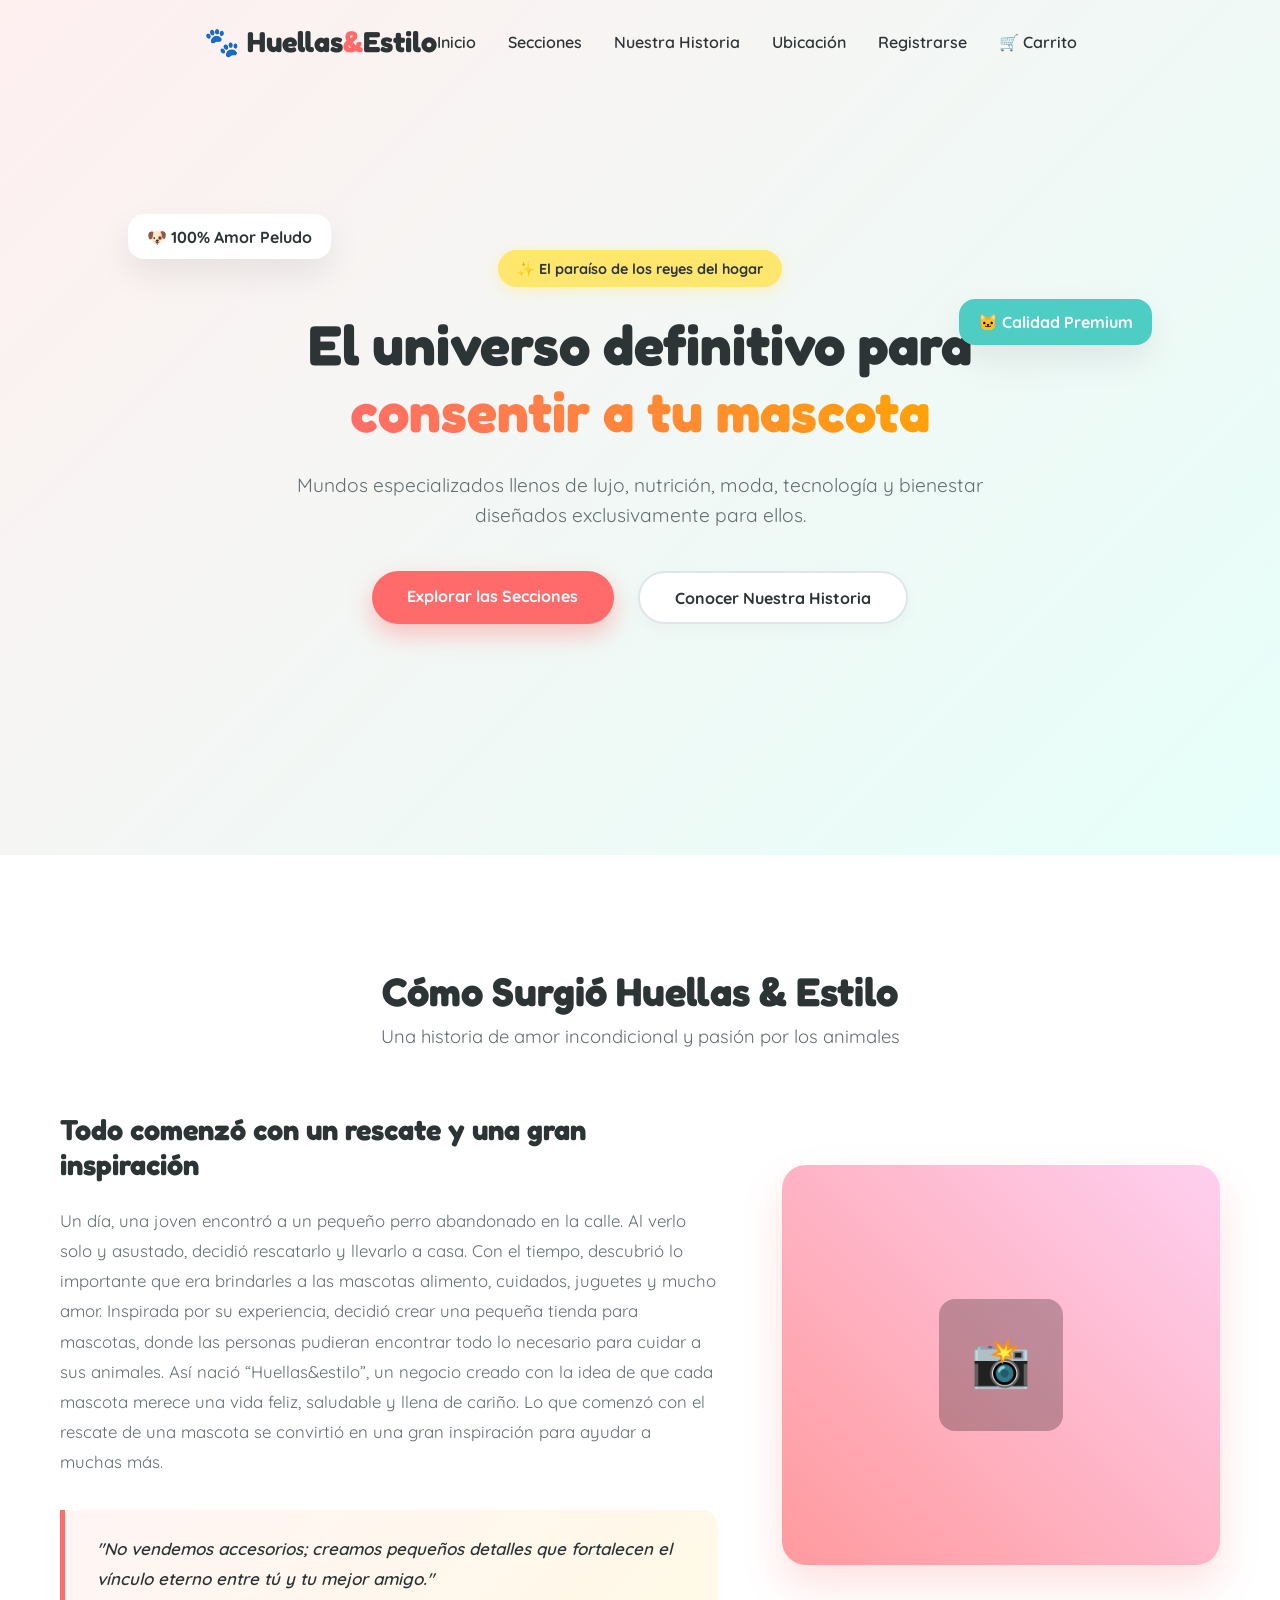
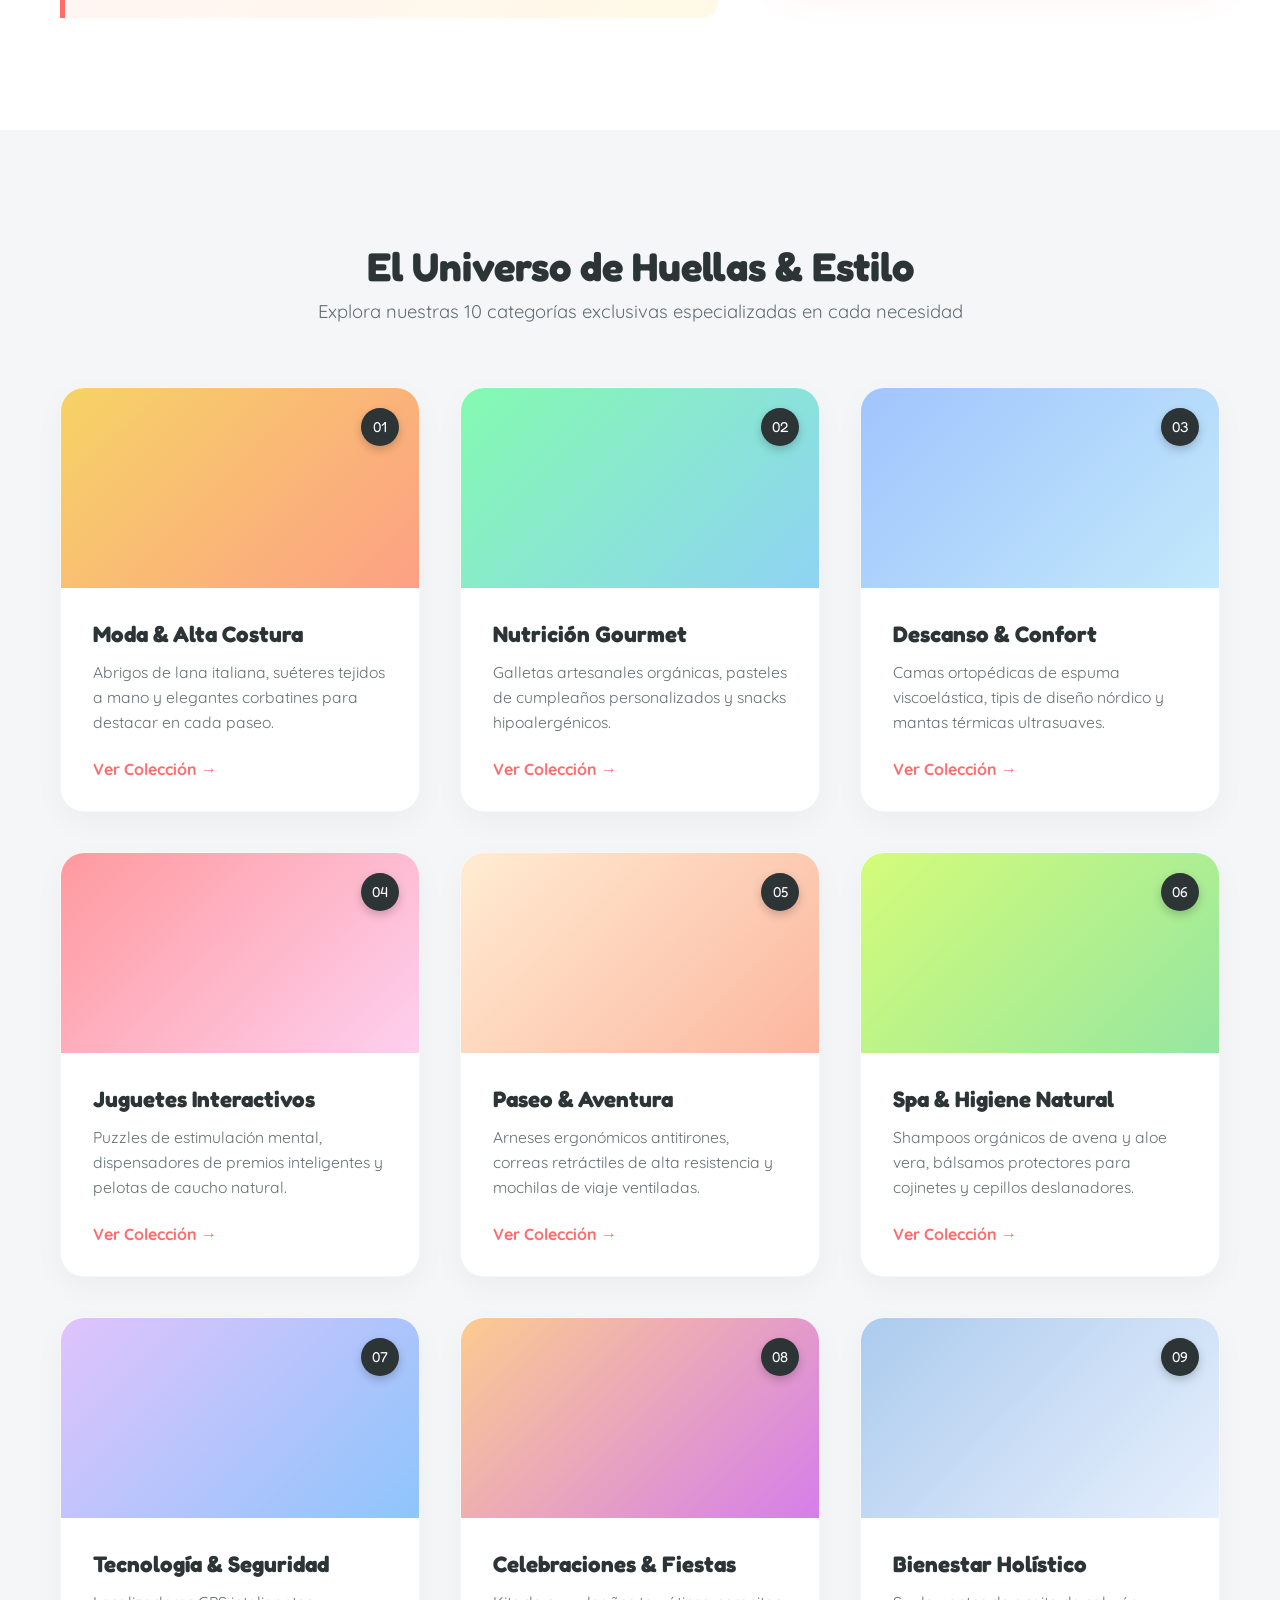
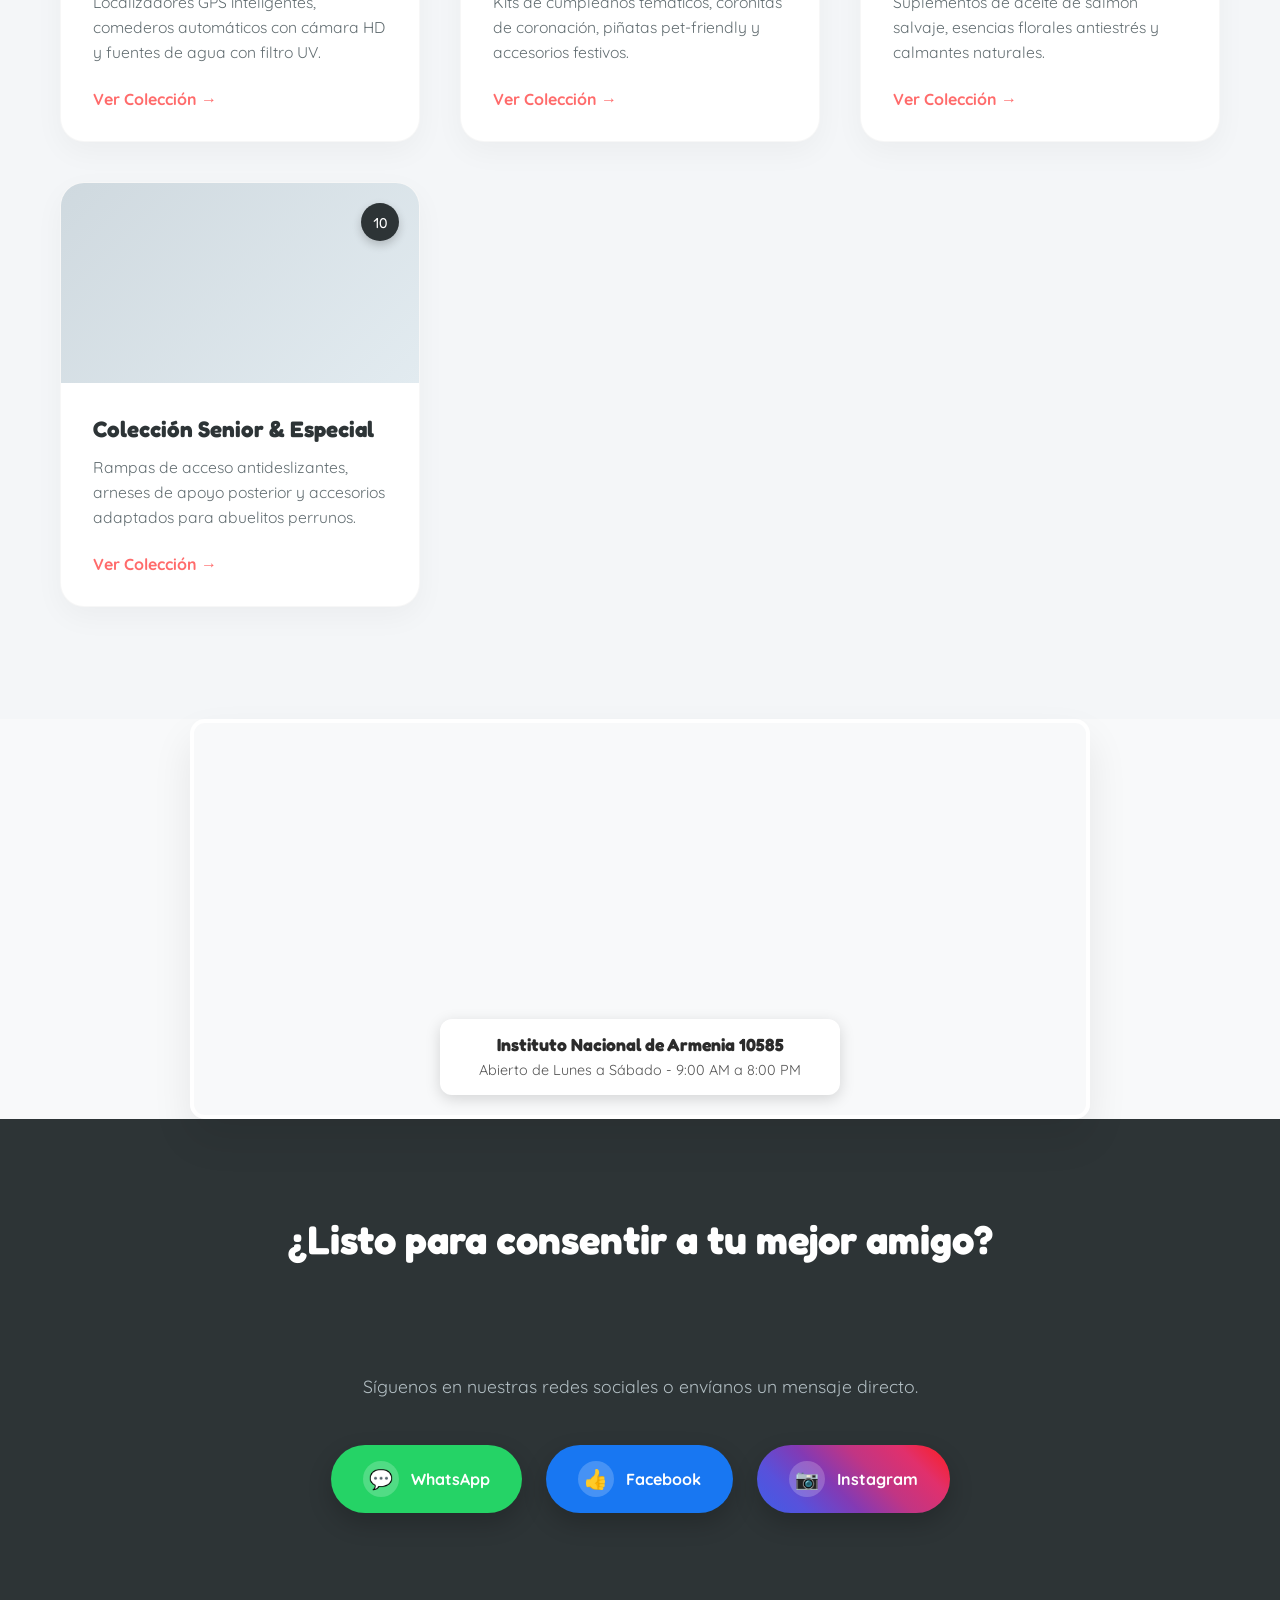
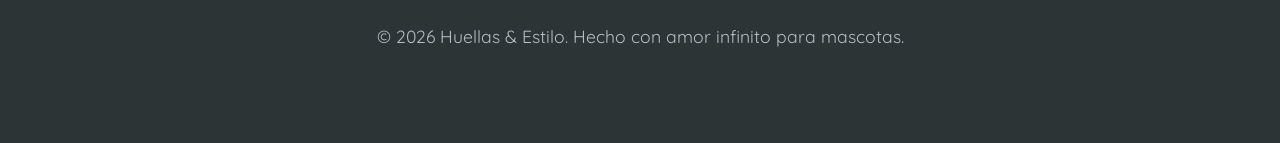
==== index.html @ 6966a421 "Agrego nuevos cambios" ====
<!DOCTYPE html>
<html lang="es">
<head>
</a>
    <meta charset="UTF-8">
    <meta name="viewport" content="width=device-width, initial-scale=1.0">
    <title>Huellas & Estilo | Universo Exclusivo para Mascotas</title>
    <link rel="icon" type="image/png" href="huellitas.jpg">
    <link rel="stylesheet" href="style.css">
    <link rel="preconnect" href="https://fonts.googleapis.com">
    <link rel="preconnect" href="https://fonts.gstatic.com" crossorigin>
    <link href="https://fonts.googleapis.com/css2?family=Fredoka:wght@400;600;700&family=Quicksand:wght@400;500;600;700&display=swap" rel="stylesheet">
</head>
<body>

    <!-- HERO SECTION & NAVIGATION -->
    <header class="hero" id="inicio">
        <nav class="navbar">
            <div class="logo">🐾 Huellas<span>&</span>Estilo</div>
            <ul class="nav-links">
                <li><a href="index.html#inicio">Inicio</a></li>
                <li><a href="index.html#universo">Secciones</a></li>
                <li><a href="index.html#historia">Nuestra Historia</a></li>
                <li><a href="index.html#ubicacion">Ubicación</a></li>
                <li><a href="registro.html">Registrarse</a></li>
                <li><a href="carrito.html">🛒 Carrito</a></li>
            </ul>
        </nav>
        <div class="hero-content">
            <span class="badge">✨ El paraíso de los reyes del hogar</span>
            <h1>El universo definitivo para <span class="gradient-text">consentir a tu mascota</span></h1>
            <p>Mundos especializados llenos de lujo, nutrición, moda, tecnología y bienestar diseñados exclusivamente para ellos.</p>
            <div class="hero-buttons">
                <a href="#universo" class="btn primary-btn">Explorar las Secciones</a>
                <a href="#historia" class="btn secondary-btn">Conocer Nuestra Historia</a>
            </div>
        </div>

        <div class="hero-decoration">
            <div class="floating-badge fb1">🐶 100% Amor Peludo</div>
            <div class="floating-badge fb2">🐱 Calidad Premium</div>
        </div>
    </header>

    <!-- HISTORIA -->
    <section class="story-section" id="historia">
        <div class="container">
            <div class="section-title">
                <h2>Cómo Surgió Huellas & Estilo</h2>
                <p>Una historia de amor incondicional y pasión por los animales</p>
            </div>
            <div class="story-grid">
                <div class="story-text">
                    <h3>Todo comenzó con un rescate y una gran inspiración</h3>
                    <p>Un día, una joven encontró a un pequeño perro abandonado en la calle. Al verlo solo y asustado, decidió rescatarlo y llevarlo a casa. Con el tiempo, descubrió lo importante que era brindarles a las mascotas alimento, cuidados, juguetes y mucho amor.
Inspirada por su experiencia, decidió crear una pequeña tienda para mascotas, donde las personas pudieran encontrar todo lo necesario para cuidar a sus animales. Así nació “Huellas&estilo”, un negocio creado con la idea de que cada mascota merece una vida feliz, saludable y llena de cariño.
Lo que comenzó con el rescate de una mascota se convirtió en una gran inspiración para ayudar a muchas más.</p>
                    <div class="quote-box">
                        <p>"No vendemos accesorios; creamos pequeños detalles que fortalecen el vínculo eterno entre tú y tu mejor amigo."</p>
                    </div>
                </div>
                <div class="story-image-container">
                    <div class="story-img-placeholder">
                        <span class="img-icon">📸</span>
                    </div>
                </div>
            </div>
        </div>
    </section>

    <!-- UNIVERSO DE LAS 10 SECCIONES CON ENLACES INDIVIDUALES -->
    <section class="universe-section" id="universo">
        <div class="container">
            <div class="section-title">
                <h2>El Universo de Huellas & Estilo</h2>
                <p>Explora nuestras 10 categorías exclusivas especializadas en cada necesidad</p>
            </div>

            <div class="universe-grid">
                <!-- 1. Moda y Alta Costura -->
                <div class="universe-card">
                    <div class="card-badge">01</div>
                    <div class="card-image m-moda"></div>
                    <div class="card-content">
                        <h3>Moda & Alta Costura</h3>
                        <p>Abrigos de lana italiana, suéteres tejidos a mano y elegantes corbatines para destacar en cada paseo.</p>
                        <a href="productos/seccion1.html" class="card-link">Ver Colección →</a>
                    </div>
                </div>

                <!-- 2. Nutrición Gourmet -->
                <div class="universe-card">
                    <div class="card-badge">02</div>
                    <div class="card-image m-nutricion"></div>
                    <div class="card-content">
                        <h3>Nutrición Gourmet</h3>
                        <p>Galletas artesanales orgánicas, pasteles de cumpleaños personalizados y snacks hipoalergénicos.</p>
                        <a href="productos/seccion2.html" class="card-link">Ver Colección →</a>
                    </div>
                </div>

                <!-- 3. Descanso y Confort -->
                <div class="universe-card">
                    <div class="card-badge">03</div>
                    <div class="card-image m-descanso"></div>
                    <div class="card-content">
                        <h3>Descanso & Confort</h3>
                        <p>Camas ortopédicas de espuma viscoelástica, tipis de diseño nórdico y mantas térmicas ultrasuaves.</p>
                        <a href="productos/seccion3.html" class="card-link">Ver Colección →</a>
                    </div>
                </div>

                <!-- 4. Juguetes Interactivos -->
                <div class="universe-card">
                    <div class="card-badge">04</div>
                    <div class="card-image m-juguetes"></div>
                    <div class="card-content">
                        <h3>Juguetes Interactivos</h3>
                        <p>Puzzles de estimulación mental, dispensadores de premios inteligentes y pelotas de caucho natural.</p>
                        <a href="productos/seccion4.html" class="card-link">Ver Colección →</a>
                    </div>
                </div>

                <!-- 5. Paseo y Aventura -->
                <div class="universe-card">
                    <div class="card-badge">05</div>
                    <div class="card-image m-paseo"></div>
                    <div class="card-content">
                        <h3>Paseo & Aventura</h3>
                        <p>Arneses ergonómicos antitirones, correas retráctiles de alta resistencia y mochilas de viaje ventiladas.</p>
                        <a href="productos/seccion5.html" class="card-link">Ver Colección →</a>
                    </div>
                </div>

                <!-- 6. Spa e Higiene Natural -->
                <div class="universe-card">
                    <div class="card-badge">06</div>
                    <div class="card-image m-spa"></div>
                    <div class="card-content">
                        <h3>Spa & Higiene Natural</h3>
                        <p>Shampoos orgánicos de avena y aloe vera, bálsamos protectores para cojinetes y cepillos deslanadores.</p>
                        <a href="productos/seccion6.html" class="card-link">Ver Colección →</a>
                    </div>
                </div>

                <!-- 7. Tecnología y Seguridad -->
                <div class="universe-card">
                    <div class="card-badge">07</div>
                    <div class="card-image m-tech"></div>
                    <div class="card-content">
                        <h3>Tecnología & Seguridad</h3>
                        <p>Localizadores GPS inteligentes, comederos automáticos con cámara HD y fuentes de agua con filtro UV.</p>
                        <a href="productos/seccion7.html" class="card-link">Ver Colección →</a>
                    </div>
                </div>

                <!-- 8. Celebraciones y Fiestas -->
                <div class="universe-card">
                    <div class="card-badge">08</div>
                    <div class="card-image m-fiesta"></div>
                    <div class="card-content">
                        <h3>Celebraciones & Fiestas</h3>
                        <p>Kits de cumpleaños temáticos, coronitas de coronación, piñatas pet-friendly y accesorios festivos.</p>
                        <a href="productos/seccion8.html" class="card-link">Ver Colección →</a>
                    </div>
                </div>

                <!-- 9. Bienestar Holístico -->
                <div class="universe-card">
                    <div class="card-badge">09</div>
                    <div class="card-image m-bienestar"></div>
                    <div class="card-content">
                        <h3>Bienestar Holístico</h3>
                        <p>Suplementos de aceite de salmón salvaje, esencias florales antiestrés y calmantes naturales.</p>
                        <a href="productos/seccion9.html" class="card-link">Ver Colección →</a>
                    </div>
                </div>

                <!-- 10. Colección Senior & Especial -->
                <div class="universe-card">
                    <div class="card-badge">10</div>
                    <div class="card-image m-senior"></div>
                    <div class="card-content">
                        <h3>Colección Senior & Especial</h3>
                        <p>Rampas de acceso antideslizantes, arneses de apoyo posterior y accesorios adaptados para abuelitos perrunos.</p>
                        <a href="productos/seccion10.html" class="card-link">Ver Colección →</a>
                    </div>
                </div>

            </div>
        </div>
    </section>
<div class="map-container-styled">
    <!-- Ubicacion-->
    <!-- Mapa interactivo de Google Maps -->
    <iframe 
        src="https://www.google.com/maps/embed?pb=!1m18!1m12!1m3!1d3875.5152211375726!2d-89.49849712585214!3d13.747774286643661!2m3!1f0!2f0!3f0!3m2!1i1024!2i768!4f13.1!3m3!1m2!1s0x8f62da6ba47be677%3A0xc214876d24f20dbd!2sInstituto%20Nacional%20de%20Armenia%2010585!5e0!3m2!1ses-419!2ssv!4v1787939467102!5m2!1ses-419!2ssv"
        width="100%" 
        height="100%" 
        style="border:0;" 
        allowfullscreen="" 
        loading="lazy" 
        referrerpolicy="no-referrer-when-downgrade">
    </iframe>

    <div class="map-info-box">
        <h4>Instituto Nacional de Armenia 10585</h4>
        <p>Abierto de Lunes a Sábado - 9:00 AM a 8:00 PM</p>
    </div>
</div>
    <!-- FOOTER -->
    <footer class="footer" id="contacto">
        <div class="container footer-content">
            <h2>¿Listo para consentir a tu mejor amigo?</h2>

<!-- FOOTER CON BOTONES DE REDES SOCIALES -->
<footer class="footer">
    <div class="container footer-content">
        <p>Síguenos en nuestras redes sociales o envíanos un mensaje directo.</p>
        
        <!-- BOTONES CON ICONOS/IMÁGENES -->
        <div class="social-image-buttons">
            <a href="https://wa.me/" target="_blank" class="social-img-btn whatsapp-btn">
                <div class="social-icon-wrapper">💬</div>
                <span>WhatsApp</span>
            </a>

            <a href="https://facebook.com/" target="_blank" class="social-img-btn facebook-btn">
                <div class="social-icon-wrapper">👍</div>
                <span>Facebook</span>
            </a>

            <a href="https://instagram.com/" target="_blank" class="social-img-btn instagram-btn">
                <div class="social-icon-wrapper">📷</div>
                <span>Instagram</span>
            </a>
        </div>
    </div>
</footer>
            <p>&copy; 2026 Huellas & Estilo. Hecho con amor infinito para mascotas.</p>
        </div>
    </footer>

</body>
</html>
---- style.css ----
/* RESET & VARIABLES */
:root {
    --primary: #FF6B6B;
    --primary-dark: #ee5253;
    --secondary: #4ECDC4;
    --secondary-dark: #3bc9be;
    --accent: #FFE66D;
    --dark: #2D3436;
    --light: #F8F9FA;
    --white: #FFFFFF;
    --font-heading: 'Fredoka', cursive, sans-serif;
    --font-body: 'Quicksand', sans-serif;
}

* {
    margin: 0;
    padding: 0;
    box-sizing: border-box;
    scroll-behavior: smooth;
}

body {
    font-family: var(--font-body);
    background-color: var(--light);
    color: var(--dark);
    overflow-x: hidden;
}

.container {
    max-width: 1200px;
    margin: 0 auto;
    padding: 0 20px;
}

/* NAVBAR */
.navbar {
    display: flex;
    justify-content: space-between;
    align-items: center;
    max-width: 1200px;
    margin: 0 auto;
    padding: 1.5rem 20px;
}

.logo {
    font-family: var(--font-heading);
    font-size: 1.8rem;
    font-weight: 700;
    color: var(--dark);
}

.logo span {
    color: var(--primary);
}

.nav-links {
    list-style: none;
    display: flex;
    gap: 2rem;
}

.nav-links a {
    text-decoration: none;
    color: var(--dark);
    font-weight: 600;
    transition: color 0.3s ease;
}

.nav-links a:hover {
    color: var(--primary);
}

@media(max-width: 900px) {
    .nav-links {
        display: none;
    }
}

/* HERO SECTION */
.hero {
    position: relative;
    min-height: 95vh;
    background: linear-gradient(135deg, #FFF0F0 0%, #E6FFFA 100%);
    display: flex;
    flex-direction: column;
    justify-content: space-between;
    overflow: hidden;
}

.hero-content {
    max-width: 800px;
    margin: auto;
    text-align: center;
    padding: 2rem 20px 6rem;
    animation: fadeInDown 1.2s ease-out;
}

.badge {
    background-color: var(--accent);
    padding: 0.6rem 1.2rem;
    border-radius: 50px;
    font-weight: 700;
    font-size: 0.9rem;
    display: inline-block;
    margin-bottom: 1.5rem;
    box-shadow: 0 4px 15px rgba(255, 230, 109, 0.4);
    animation: bounce 2s infinite ease-in-out;
}

.hero-content h1 {
    font-family: var(--font-heading);
    font-size: 3.5rem;
    line-height: 1.2;
    margin-bottom: 1.5rem;
    color: var(--dark);
}

.gradient-text {
    background: linear-gradient(45deg, var(--primary), #ffa502);
    -webkit-background-clip: text;
    -webkit-text-fill-color: transparent;
}

.hero-content p {
    font-size: 1.2rem;
    color: #636e72;
    margin-bottom: 2.5rem;
    line-height: 1.6;
}

.hero-buttons {
    display: flex;
    justify-content: center;
    gap: 1.5rem;
    flex-wrap: wrap;
}

.btn {
    padding: 0.9rem 2.2rem;
    border-radius: 50px;
    font-weight: 700;
    text-decoration: none;
    transition: all 0.3s cubic-bezier(0.175, 0.885, 0.32, 1.275);
}

.primary-btn {
    background-color: var(--primary);
    color: var(--white);
    box-shadow: 0 10px 25px rgba(255, 107, 107, 0.4);
}

.primary-btn:hover {
    transform: translateY(-5px) scale(1.03);
    box-shadow: 0 15px 30px rgba(255, 107, 107, 0.6);
    background-color: var(--primary-dark);
}

.secondary-btn {
    background-color: var(--white);
    color: var(--dark);
    border: 2px solid #dfe6e9;
    box-shadow: 0 5px 15px rgba(0,0,0,0.03);
}

.secondary-btn:hover {
    transform: translateY(-5px) scale(1.03);
    border-color: var(--secondary);
    color: var(--secondary);
}

/* HERO DECORATION FLOATING BADGES */
.hero-decoration {
    position: absolute;
    width: 100%;
    height: 100%;
    top: 0;
    left: 0;
    pointer-events: none;
}

.floating-badge {
    position: absolute;
    background: var(--white);
    padding: 0.8rem 1.2rem;
    border-radius: 16px;
    font-weight: 700;
    box-shadow: 0 15px 35px rgba(0,0,0,0.08);
    animation: float 4s ease-in-out infinite;
}

.fb1 { top: 25%; left: 10%; animation-delay: 0s; }
.fb2 { top: 35%; right: 10%; animation-delay: 2s; background: var(--secondary); color: var(--white); }

@keyframes float {
    0%, 100% { transform: translateY(0); }
    50% { transform: translateY(-12px); }
}

@keyframes bounce {
    0%, 100% { transform: translateY(0); }
    50% { transform: translateY(-6px); }
}

@keyframes fadeInDown {
    from { opacity: 0; transform: translateY(-30px); }
    to { opacity: 1; transform: translateY(0); }
}

/* SECTION TITLES */
.section-title {
    text-align: center;
    margin-bottom: 4rem;
}

.section-title h2 {
    font-family: var(--font-heading);
    font-size: 2.5rem;
    margin-bottom: 0.6rem;
    color: var(--dark);
}

.section-title p {
    color: #636e72;
    font-size: 1.15rem;
}

/* OUR STORY SECTION */
.story-section {
    padding: 7rem 0;
    background-color: var(--white);
}

.story-grid {
    display: grid;
    grid-template-columns: 1.2fr 0.8fr;
    gap: 4rem;
    align-items: center;
}

@media(max-width: 900px) {
    .story-grid {
        grid-template-columns: 1fr;
    }
}

.story-text h3 {
    font-family: var(--font-heading);
    font-size: 1.8rem;
    margin-bottom: 1.5rem;
    color: var(--dark);
}

.story-text p {
    font-size: 1.05rem;
    color: #636e72;
    line-height: 1.8;
    margin-bottom: 1.2rem;
}

.quote-box {
    margin-top: 2rem;
    padding: 1.5rem 2rem;
    background: linear-gradient(135deg, #FFF5F5 0%, #FFF9E6 100%);
    border-left: 5px solid var(--primary);
    border-radius: 0 16px 16px 0;
}

.quote-box p {
    font-style: italic;
    font-weight: 600;
    color: var(--dark);
    margin: 0;
}

.story-image-container {
    width: 100%;
    height: 400px;
    background: linear-gradient(45deg, #ff9a9e 0%, #fecfef 99%);
    border-radius: 24px;
    display: flex;
    align-items: center;
    justify-content: center;
    box-shadow: 0 20px 40px rgba(255, 107, 107, 0.2);
    position: relative;
    overflow: hidden;
    transition: transform 0.5s ease;
}

.story-image-container:hover {
    transform: scale(1.02);
}

.story-img-placeholder {
    text-align: center;
    color: var(--white);
    background: rgba(0, 0, 0, 0.25);
    padding: 2rem;
    border-radius: 16px;
    backdrop-filter: blur(5px);
}

.story-img-placeholder .img-icon {
    font-size: 3rem;
    display: block;
    margin-bottom: 0.5rem;
}

.story-img-placeholder p {
    font-weight: 700;
    font-size: 1.1rem;
}

/* UNIVERSE SECTION (10 SECCIONES) */
.universe-section {
    padding: 7rem 0;
    background-color: #F4F6F8;
}

.universe-grid {
    display: grid;
    grid-template-columns: repeat(auto-fit, minmax(320px, 1fr));
    gap: 2.5rem;
}

.universe-card {
    background: var(--white);
    border-radius: 24px;
    overflow: hidden;
    position: relative;
    box-shadow: 0 10px 30px rgba(0,0,0,0.04);
    transition: all 0.4s cubic-bezier(0.165, 0.84, 0.44, 1);
    border: 1px solid rgba(0,0,0,0.03);
}

.universe-card:hover {
    transform: translateY(-10px);
    box-shadow: 0 20px 40px rgba(0,0,0,0.08);
}

.card-badge {
    position: absolute;
    top: 20px;
    right: 20px;
    background: var(--dark);
    color: var(--white);
    width: 38px;
    height: 38px;
    border-radius: 50%;
    display: flex;
    align-items: center;
    justify-content: center;
    font-family: var(--font-heading);
    font-size: 0.9rem;
    z-index: 2;
    box-shadow: 0 4px 10px rgba(0,0,0,0.2);
}

.card-image {
    height: 200px;
    background-size: cover;
    background-position: center;
    position: relative;
}

/* Unique Gradients for each of the 10 Sections */
.m-moda { background: linear-gradient(135deg, #f6d365 0%, #fda085 100%); }
.m-nutricion { background: linear-gradient(135deg, #84fab0 0%, #8fd3f4 100%); }
.m-descanso { background: linear-gradient(135deg, #a1c4fd 0%, #c2e9fb 100%); }
.m-juguetes { background: linear-gradient(135deg, #ff9a9e 0%, #fecfef 99%); }
.m-paseo { background: linear-gradient(135deg, #ffecd2 0%, #fcb69f 100%); }
.m-spa { background: linear-gradient(135deg, #d4fc79 0%, #96e6a1 100%); }
.m-tech { background: linear-gradient(135deg, #e0c3fc 0%, #8ec5fc 100%); }
.m-fiesta { background: linear-gradient(135deg, #fccb90 0%, #d57eeb 100%); }
.m-bienestar { background: linear-gradient(135deg, #accbee 0%, #e7f0fd 100%); }
.m-senior { background: linear-gradient(135deg, #cfd9df 0%, #e2ebf0 100%); }

.card-content {
    padding: 2rem;
}

.card-content h3 {
    font-family: var(--font-heading);
    font-size: 1.4rem;
    margin-bottom: 0.8rem;
    color: var(--dark);
}

.card-content p {
    color: #636e72;
    font-size: 0.98rem;
    line-height: 1.6;
    margin-bottom: 1.5rem;
}

.card-link {
    display: inline-block;
    font-weight: 700;
    color: var(--primary);
    text-decoration: none;
    transition: transform 0.3s ease;
}

.card-link:hover {
    transform: translateX(5px);
    color: var(--primary-dark);
}

/* MAP SECTION */
.map-section {
    padding: 7rem 0;
    background-color: var(--white);
}

.map-container-styled {
    max-width: 900px;
    margin: 0 auto;
    border-radius: 24px;
    overflow: hidden;
    box-shadow: 0 20px 40px rgba(0,0,0,0.08);
    border: 4px solid var(--white);
}

.map-mockup {
    height: 420px;
    background: linear-gradient(135deg, #e3eeff 0%, #f3e7e9 100%);
    position: relative;
    display: flex;
    align-items: center;
    justify-content: center;
    overflow: hidden;
}

.map-grid-lines {
    position: absolute;
    width: 200%;
    height: 200%;
    background-image: 
        linear-gradient(rgba(0,0,0,0.03) 1px, transparent 1px),
        linear-gradient(90deg, rgba(0,0,0,0.03) 1px, transparent 1px);
    background-size: 40px 40px;
    animation: panMap 25s linear infinite;
}

@keyframes panMap {
    0% { transform: translate(0, 0); }
    100% { transform: translate(-40px, -40px); }
}

.map-pin-pulse {
    font-size: 3.5rem;
    position: absolute;
    z-index: 2;
    animation: pinBounce 1.5s infinite ease-in-out;
    filter: drop-shadow(0 10px 10px rgba(0,0,0,0.2));
}

@keyframes pinBounce {
    0%, 100% { transform: translateY(0); }
    50% { transform: translateY(-15px); }
}

.map-info-box {
    position: absolute;
    bottom: 30px;
    background: var(--white);
    padding: 1.5rem 2rem;
    border-radius: 16px;
    box-shadow: 0 10px 30px rgba(0,0,0,0.15);
    z-index: 3;
    text-align: center;
    max-width: 400px;
    width: 90%;
}

.map-info-box h4 {
    font-family: var(--font-heading);
    font-size: 1.2rem;
    margin-bottom: 0.4rem;
    color: var(--dark);
}

.map-info-box p {
    font-size: 0.9rem;
    color: #636e72;
    line-height: 1.4;
}

/* FOOTER & SOCIAL IMAGE BUTTONS */
.footer {
    background-color: var(--dark);
    color: var(--white);
    padding: 6rem 0 3rem;
    text-align: center;
}

.footer-content h2 {
    font-family: var(--font-heading);
    font-size: 2.5rem;
    margin-bottom: 1rem;
    color: var(--white);
}

.footer-content p {
    color: #b2bec3;
    margin-bottom: 3rem;
    font-size: 1.1rem;
}

.social-image-buttons {
    display: flex;
    justify-content: center;
    gap: 1.5rem;
    margin-bottom: 4rem;
    flex-wrap: wrap;
}

.social-img-btn {
    display: flex;
    align-items: center;
    gap: 12px;
    padding: 1rem 2rem;
    border-radius: 50px;
    text-decoration: none;
    color: var(--white);
    font-weight: 700;
    box-shadow: 0 10px 25px rgba(0,0,0,0.2);
    transition: transform 0.3s ease, box-shadow 0.3s ease;
}

.social-img-btn:hover {
    transform: translateY(-5px);
    box-shadow: 0 15px 30px rgba(0,0,0,0.3);
}

.social-icon-wrapper {
    width: 36px;
    height: 36px;
    background: rgba(255, 255, 255, 0.2);
    border-radius: 50%;
    display: flex;
    align-items: center;
    justify-content: center;
    font-size: 1.2rem;
}

.whatsapp-btn { background-color: #25D366; }
.facebook-btn { background-color: #1877F2; }
.instagram-btn { background: linear-gradient(45deg, #405DE6, #5851DB, #833AB4, #C13584, #E1306C, #FD1D1D); }

.copyright {
    font-size: 0.9rem;
    color: #636e72;
    border-top: 1px solid rgba(255,255,255,0.1);
    padding-top: 2rem;
    margin-top: 2rem;
}

/* ==========================================================================
   NUEVOS ESTILOS AGREGADOS PARA REGISTRO, CARRITO Y CATALOGO DE PRODUCTOS
   ========================================================================== */

/* HEADER GENERAL PARA SECCIONES SECUNDARIAS */
.page-header {
    background: linear-gradient(135deg, #FFF0F0 0%, #E6FFFA 100%);
    padding: 4rem 0 3rem;
    text-align: center;
}

.page-header h1 {
    font-family: var(--font-heading);
    font-size: 3rem;
    color: var(--dark);
    margin-bottom: 0.5rem;
}

.page-header p {
    color: #636e72;
    font-size: 1.1rem;
}

/* ESTILOS DE FORMULARIO (REGISTRO) */
.form-container {
    max-width: 500px;
    margin: 4rem auto;
    background: var(--white);
    padding: 2.5rem;
    border-radius: 24px;
    box-shadow: 0 10px 30px rgba(0,0,0,0.06);
    border: 1px solid rgba(0,0,0,0.03);
}

.form-group {
    margin-bottom: 1.5rem;
    display: flex;
    flex-direction: column;
}

.form-group label {
    font-weight: 700;
    margin-bottom: 0.5rem;
    color: var(--dark);
    font-size: 0.95rem;
}

.form-group input,
.form-group select,
.form-group textarea {
    width: 100%;
    padding: 0.9rem 1.2rem;
    border: 2px solid #dfe6e9;
    border-radius: 12px;
    font-family: var(--font-body);
    font-size: 1rem;
    color: var(--dark);
    outline: none;
    transition: border-color 0.3s ease;
}

.form-group input:focus,
.form-group select:focus,
.form-group textarea:focus {
    border-color: var(--primary);
}

.form-submit-btn {
    width: 100%;
    border: none;
    cursor: pointer;
    font-size: 1.1rem;
    margin-top: 1rem;
}

/* ESTILOS DEL CARRITO DE COMPRAS */
.cart-section {
    padding: 4rem 0;
}

.cart-grid {
    display: grid;
    grid-template-columns: 2fr 1fr;
    gap: 2.5rem;
}

@media(max-width: 900px) {
    .cart-grid {
        grid-template-columns: 1fr;
    }
}

.cart-items {
    background: var(--white);
    border-radius: 24px;
    padding: 2rem;
    box-shadow: 0 10px 30px rgba(0,0,0,0.04);
}

.cart-item {
    display: flex;
    align-items: center;
    justify-content: space-between;
    padding: 1.5rem 0;
    border-bottom: 1px solid #dfe6e9;
}

.cart-item:last-child {
    border-bottom: none;
}

.cart-item-info {
    display: flex;
    align-items: center;
    gap: 1.5rem;
}

.cart-item-img {
    width: 70px;
    height: 70px;
    border-radius: 16px;
    background: linear-gradient(135deg, #ff9a9e 0%, #fecfef 99%);
    display: flex;
    align-items: center;
    justify-content: center;
    font-size: 1.8rem;
}

.cart-item-title {
    font-weight: 700;
    font-size: 1.1rem;
    color: var(--dark);
}

.cart-item-price {
    color: var(--primary);
    font-weight: 700;
}

.cart-summary {
    background: var(--white);
    border-radius: 24px;
    padding: 2rem;
    box-shadow: 0 10px 30px rgba(0,0,0,0.04);
    height: fit-content;
}

.cart-summary h3 {
    font-family: var(--font-heading);
    font-size: 1.5rem;
    margin-bottom: 1.5rem;
    color: var(--dark);
}

.summary-line {
    display: flex;
    justify-content: space-between;
    margin-bottom: 1rem;
    font-size: 1rem;
    color: #636e72;
}

.summary-line.total {
    border-top: 2px dashed #dfe6e9;
    padding-top: 1rem;
    font-weight: 700;
    font-size: 1.2rem;
    color: var(--dark);
}

/* CATALOGO DE PRODUCTOS (LAS 10 SECCIONES) */
.product-catalog {
    padding: 4rem 0;
}

.product-grid {
    display: grid;
    grid-template-columns: repeat(auto-fit, minmax(260px, 1fr));
    gap: 2rem;
}

.product-card {
    background: var(--white);
    border-radius: 20px;
    overflow: hidden;
    box-shadow: 0 10px 25px rgba(0,0,0,0.04);
    transition: transform 0.3s ease, box-shadow 0.3s ease;
    border: 1px solid rgba(0,0,0,0.03);
    display: flex;
    flex-direction: column;
}

.product-card:hover {
    transform: translateY(-8px);
    box-shadow: 0 15px 35px rgba(0,0,0,0.08);
}

.product-img {
    height: 180px;
    background: linear-gradient(135deg, #FFF0F0 0%, #E6FFFA 100%);
    display: flex;
    align-items: center;
    justify-content: center;
    font-size: 3.5rem;
}

.product-details {
    padding: 1.5rem;
    display: flex;
    flex-direction: column;
    flex-grow: 1;
}

.product-title {
    font-family: var(--font-heading);
    font-size: 1.2rem;
    margin-bottom: 0.5rem;
    color: var(--dark);
}

.product-description {
    font-size: 0.9rem;
    color: #636e72;
    line-height: 1.4;
    margin-bottom: 1.2rem;
    flex-grow: 1;
}

.product-bottom {
    display: flex;
    align-items: center;
    justify-content: space-between;
    margin-top: auto;
}

.product-price {
    font-weight: 700;
    font-size: 1.2rem;
    color: var(--primary);
}

.add-cart-btn {
    padding: 0.6rem 1.2rem;
    border-radius: 50px;
    font-size: 0.9rem;
    border: none;
    cursor: pointer;
}
/* Ajuste para el mapa interactivo de Google Maps */
/* Asegurar que el contenedor tenga tamaño y posición relativa */
.map-container-styled {
    position: relative;
    width: 100%;
    height: 400px; /* Ajusta la altura a tu gusto */
    border-radius: 15px;
    overflow: hidden;
}

/* El iframe debe cubrir todo el contenedor */
.map-container-styled iframe {
    width: 100%;
    height: 100%;
    border: 0;
}

/* Posicionar la tarjeta de información sobre el mapa */
.map-info-box {
    position: absolute;
    bottom: 20px;
    left: 50%;
    transform: translateX(-50%);
    background-color: #ffffff;
    padding: 15px 25px;
    border-radius: 12px;
    box-shadow: 0 4px 15px rgba(0, 0, 0, 0.15);
    text-align: center;
    z-index: 10;
}

/* Estilos de texto para garantizar contraste y legibilidad */
.map-info-box h4 {
    color: #2b2b2b;
    margin: 0 0 5px 0;
    font-size: 1.1rem;
    font-weight: bold;
}

.map-info-box p {
    color: #555555;
    margin: 0;
    font-size: 0.9rem;
}
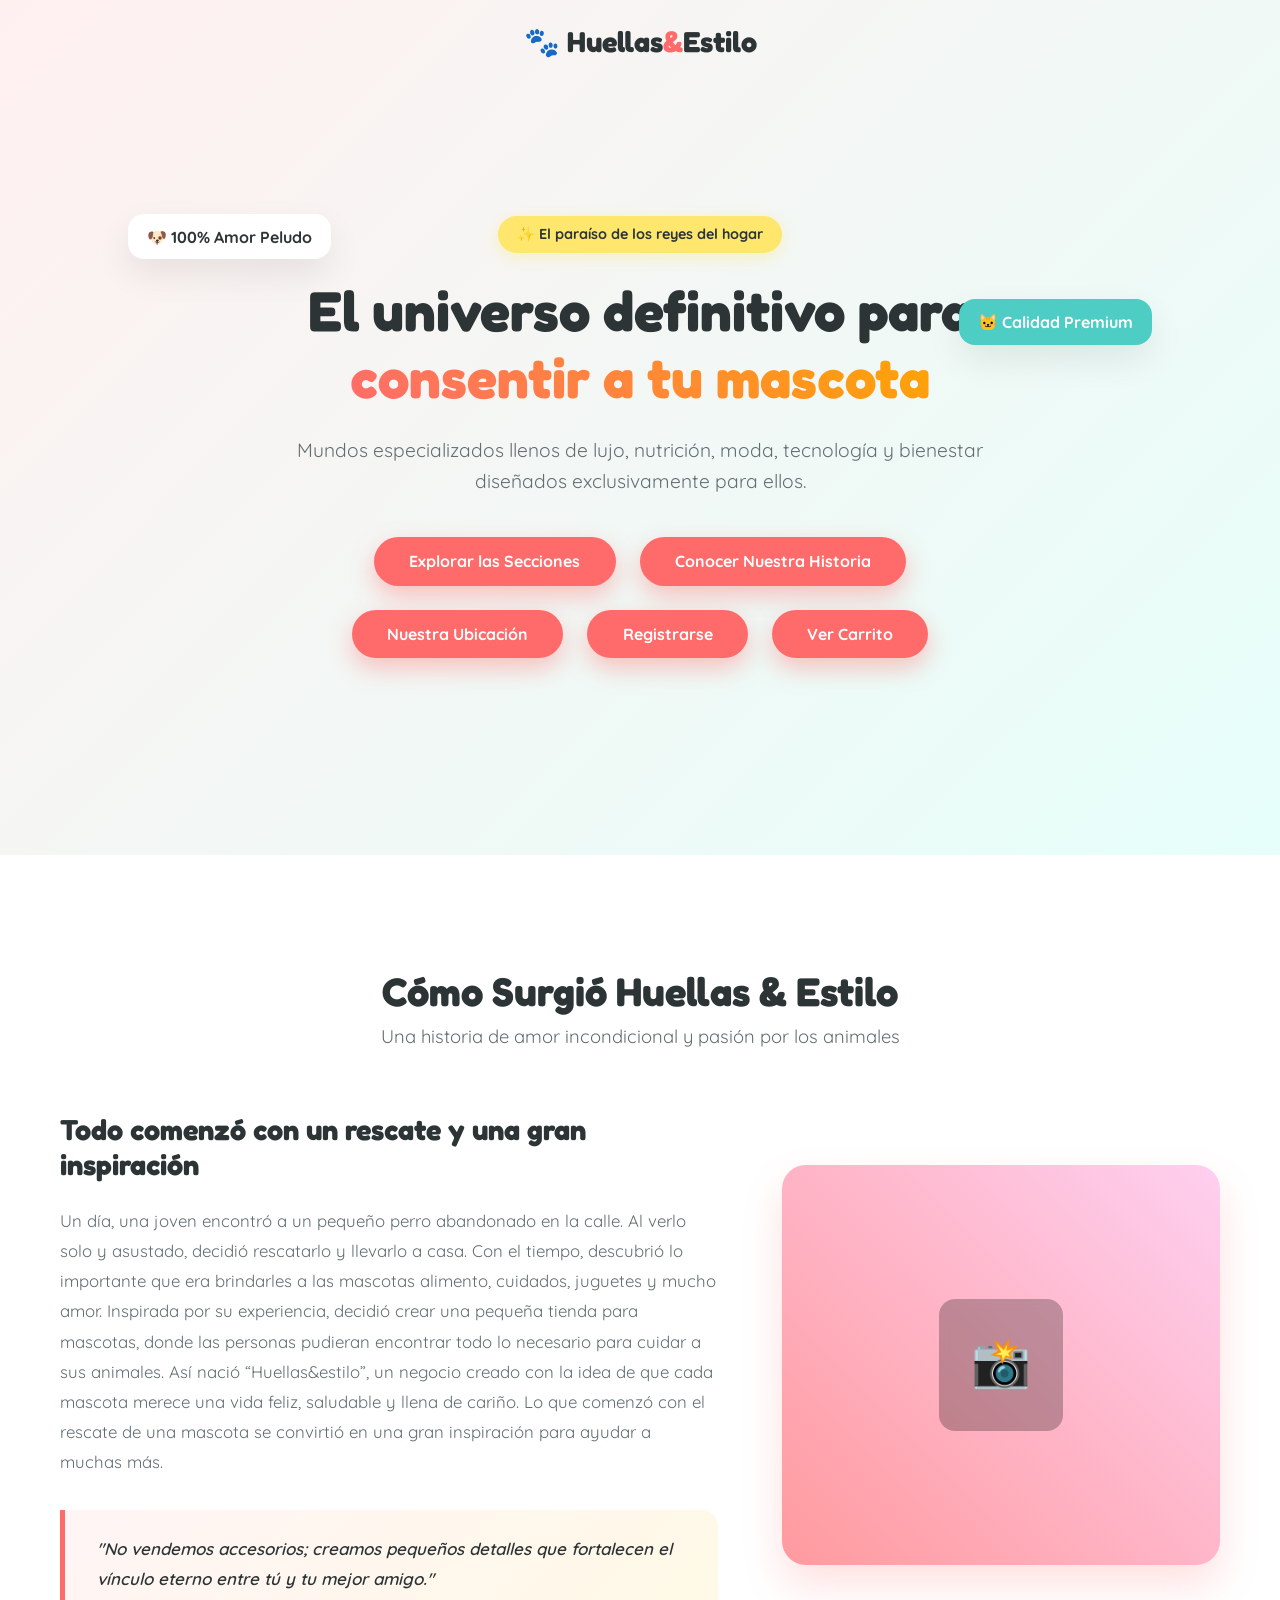
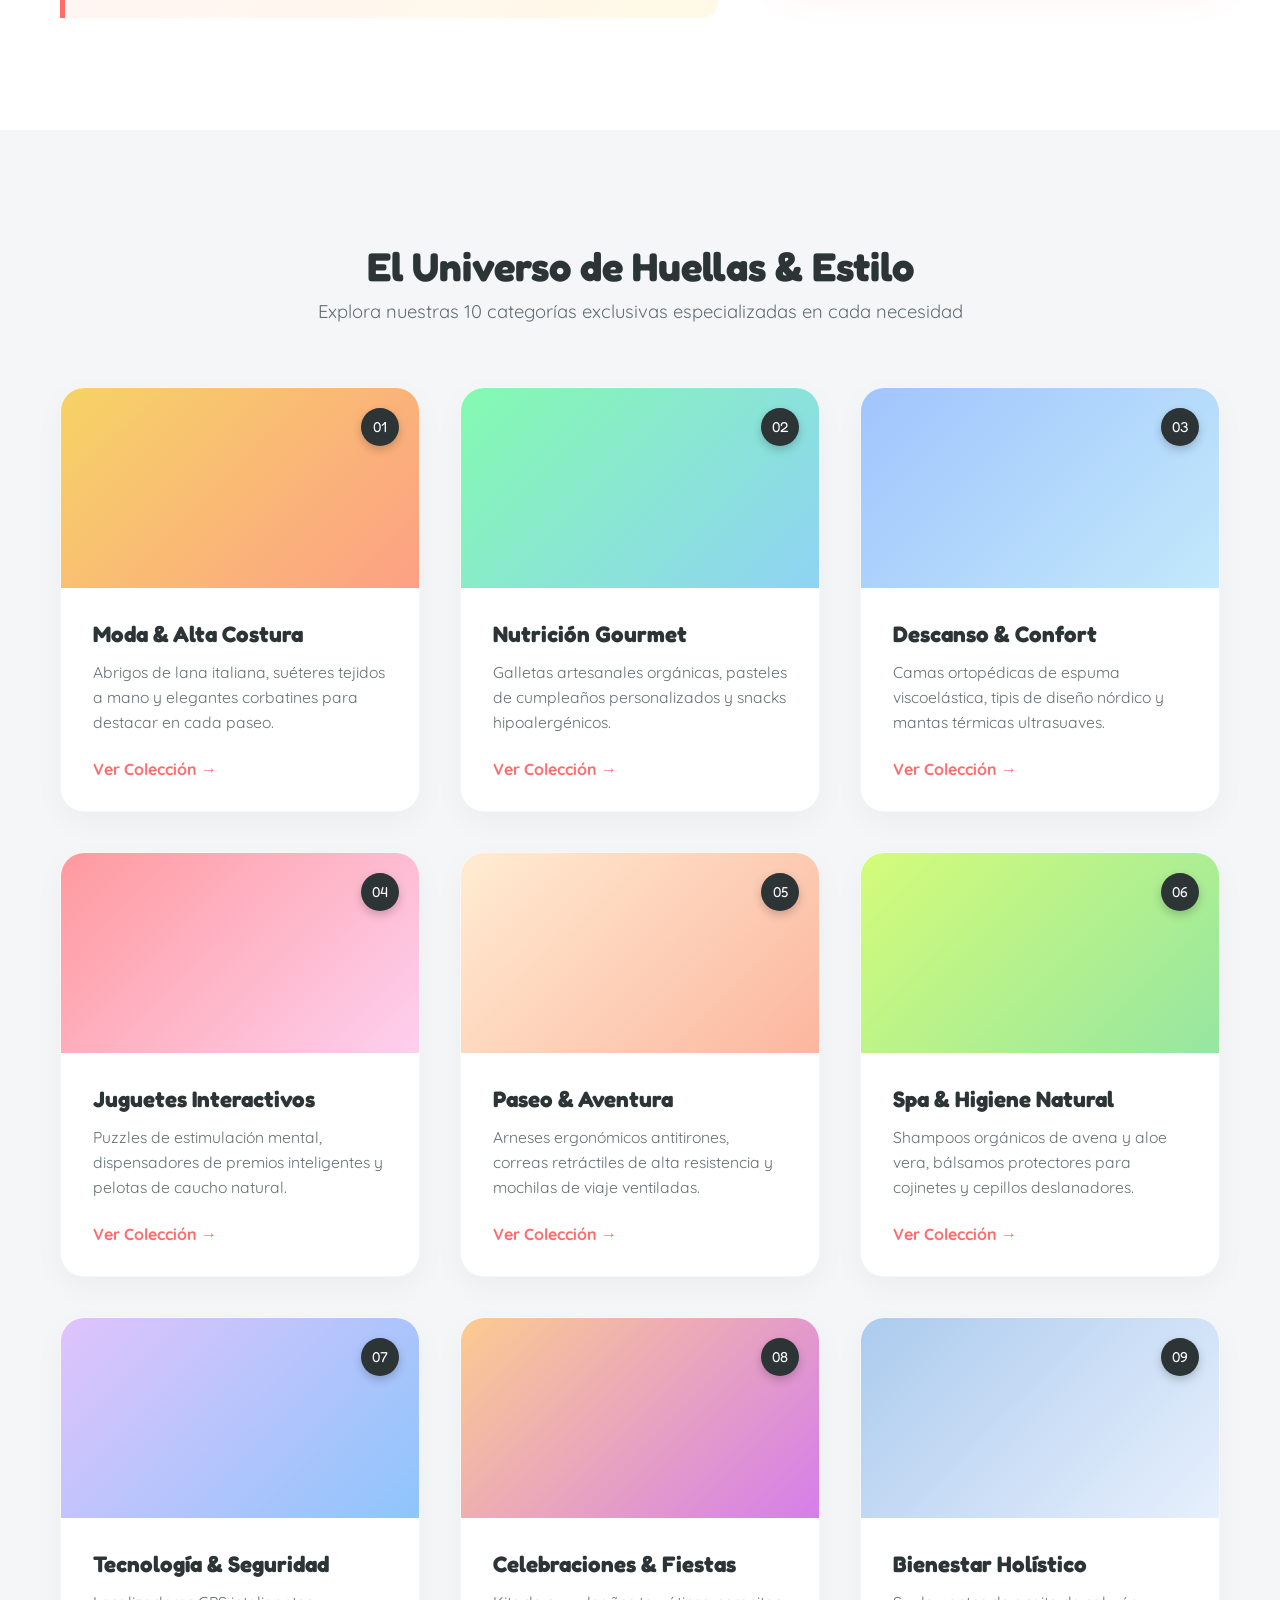
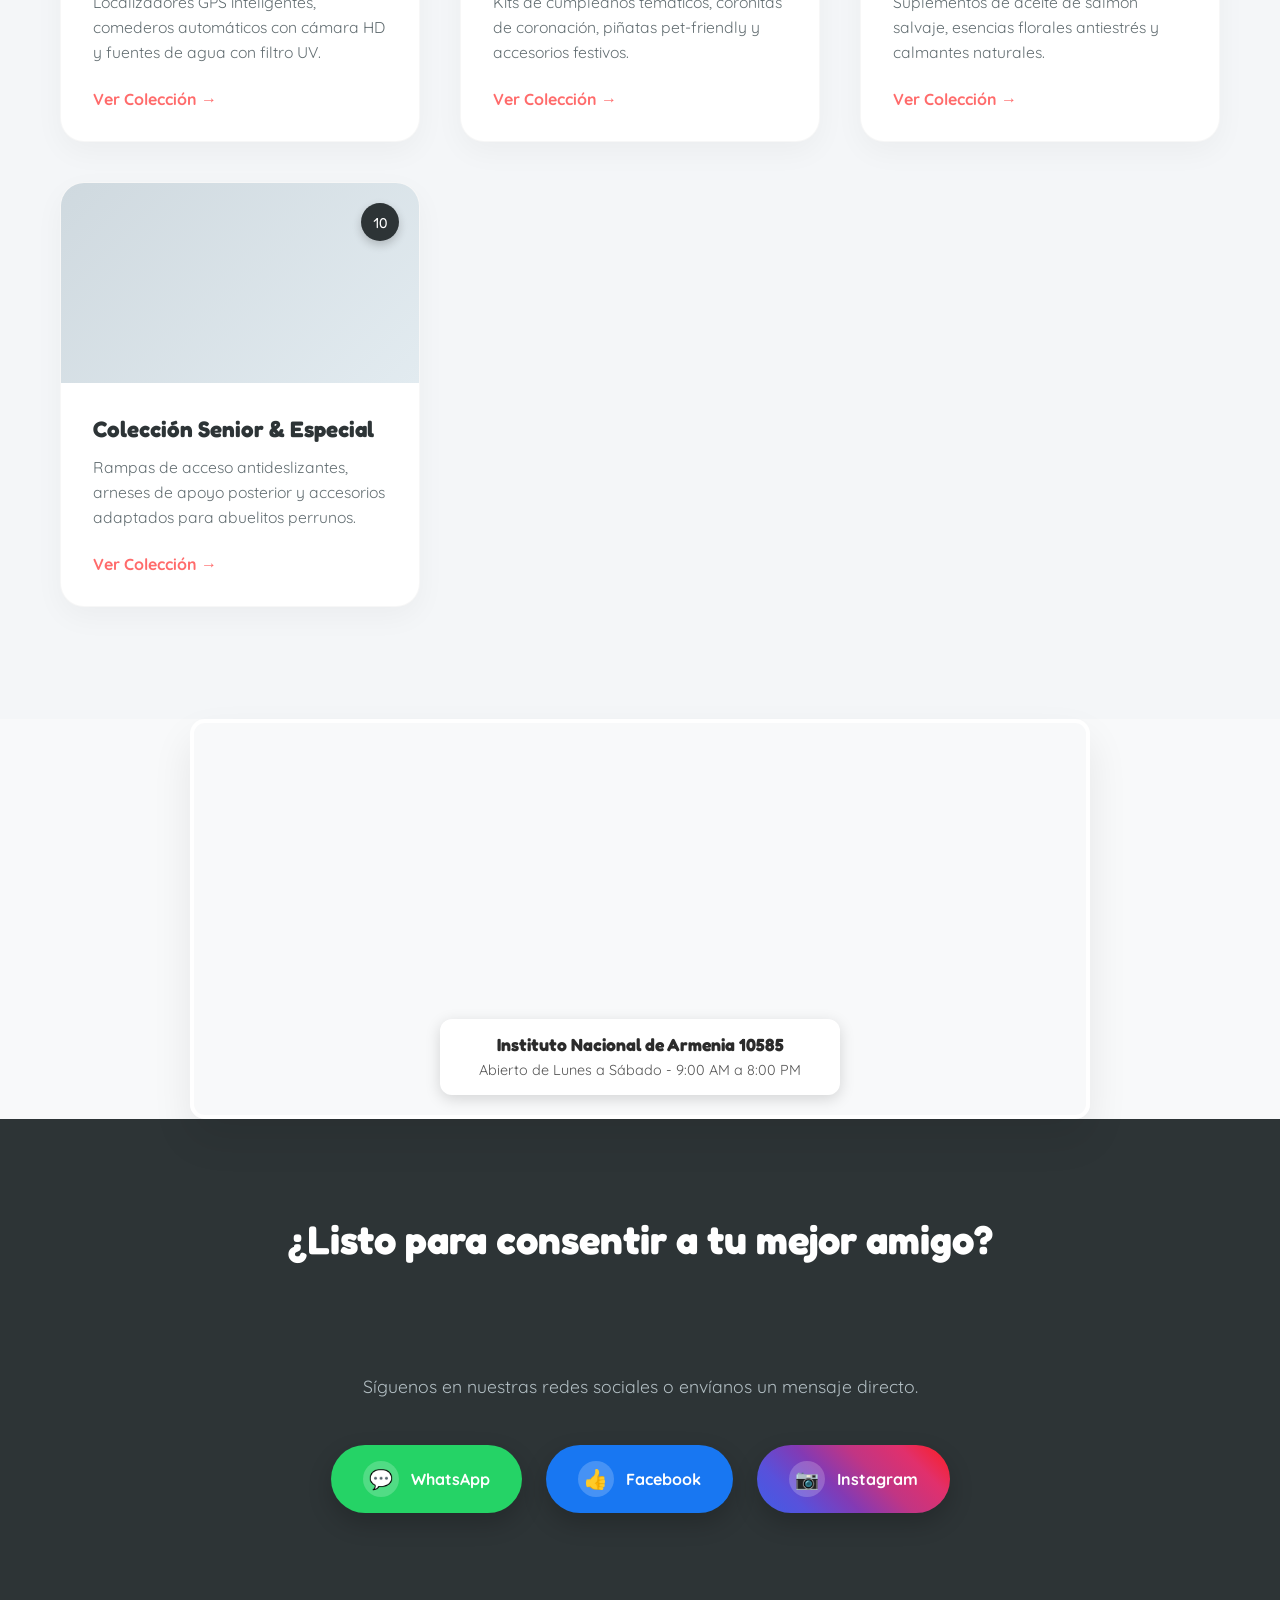
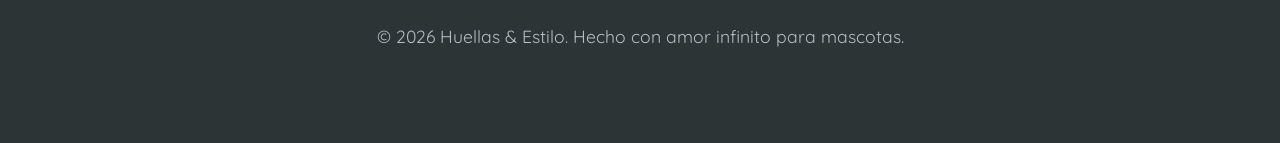
==== commit baec962e: "actualizar" ====
--- a/index.html
+++ b/index.html
@@ -17,14 +17,7 @@
     <header class="hero" id="inicio">
         <nav class="navbar">
             <div class="logo">🐾 Huellas<span>&</span>Estilo</div>
-            <ul class="nav-links">
-                <li><a href="index.html#inicio">Inicio</a></li>
-                <li><a href="index.html#universo">Secciones</a></li>
-                <li><a href="index.html#historia">Nuestra Historia</a></li>
-                <li><a href="index.html#ubicacion">Ubicación</a></li>
-                <li><a href="registro.html">Registrarse</a></li>
-                <li><a href="carrito.html">🛒 Carrito</a></li>
-            </ul>
+
         </nav>
         <div class="hero-content">
             <span class="badge">✨ El paraíso de los reyes del hogar</span>
@@ -32,7 +25,10 @@
             <p>Mundos especializados llenos de lujo, nutrición, moda, tecnología y bienestar diseñados exclusivamente para ellos.</p>
             <div class="hero-buttons">
                 <a href="#universo" class="btn primary-btn">Explorar las Secciones</a>
-                <a href="#historia" class="btn secondary-btn">Conocer Nuestra Historia</a>
+                <a href="#historia" class="btn primary-btn">Conocer Nuestra Historia</a>
+                <a href="#ubicacion" class="btn primary-btn">Nuestra Ubicación</a>
+                <a href="registro.html" class="btn primary-btn">Registrarse</a>
+                <a href="carrito.html" class="btn primary-btn">Ver Carrito</a>
             </div>
         </div>
 
@@ -193,6 +189,7 @@
 <div class="map-container-styled">
     <!-- Ubicacion-->
     <!-- Mapa interactivo de Google Maps -->
+     <section class="ubicacion" id="ubicacion" ></section>
     <iframe 
         src="https://www.google.com/maps/embed?pb=!1m18!1m12!1m3!1d3875.5152211375726!2d-89.49849712585214!3d13.747774286643661!2m3!1f0!2f0!3f0!3m2!1i1024!2i768!4f13.1!3m3!1m2!1s0x8f62da6ba47be677%3A0xc214876d24f20dbd!2sInstituto%20Nacional%20de%20Armenia%2010585!5e0!3m2!1ses-419!2ssv!4v1787939467102!5m2!1ses-419!2ssv"
         width="100%" 
--- a/style.css
+++ b/style.css
@@ -846,4 +846,4 @@
     color: #555555;
     margin: 0;
     font-size: 0.9rem;
-}+}
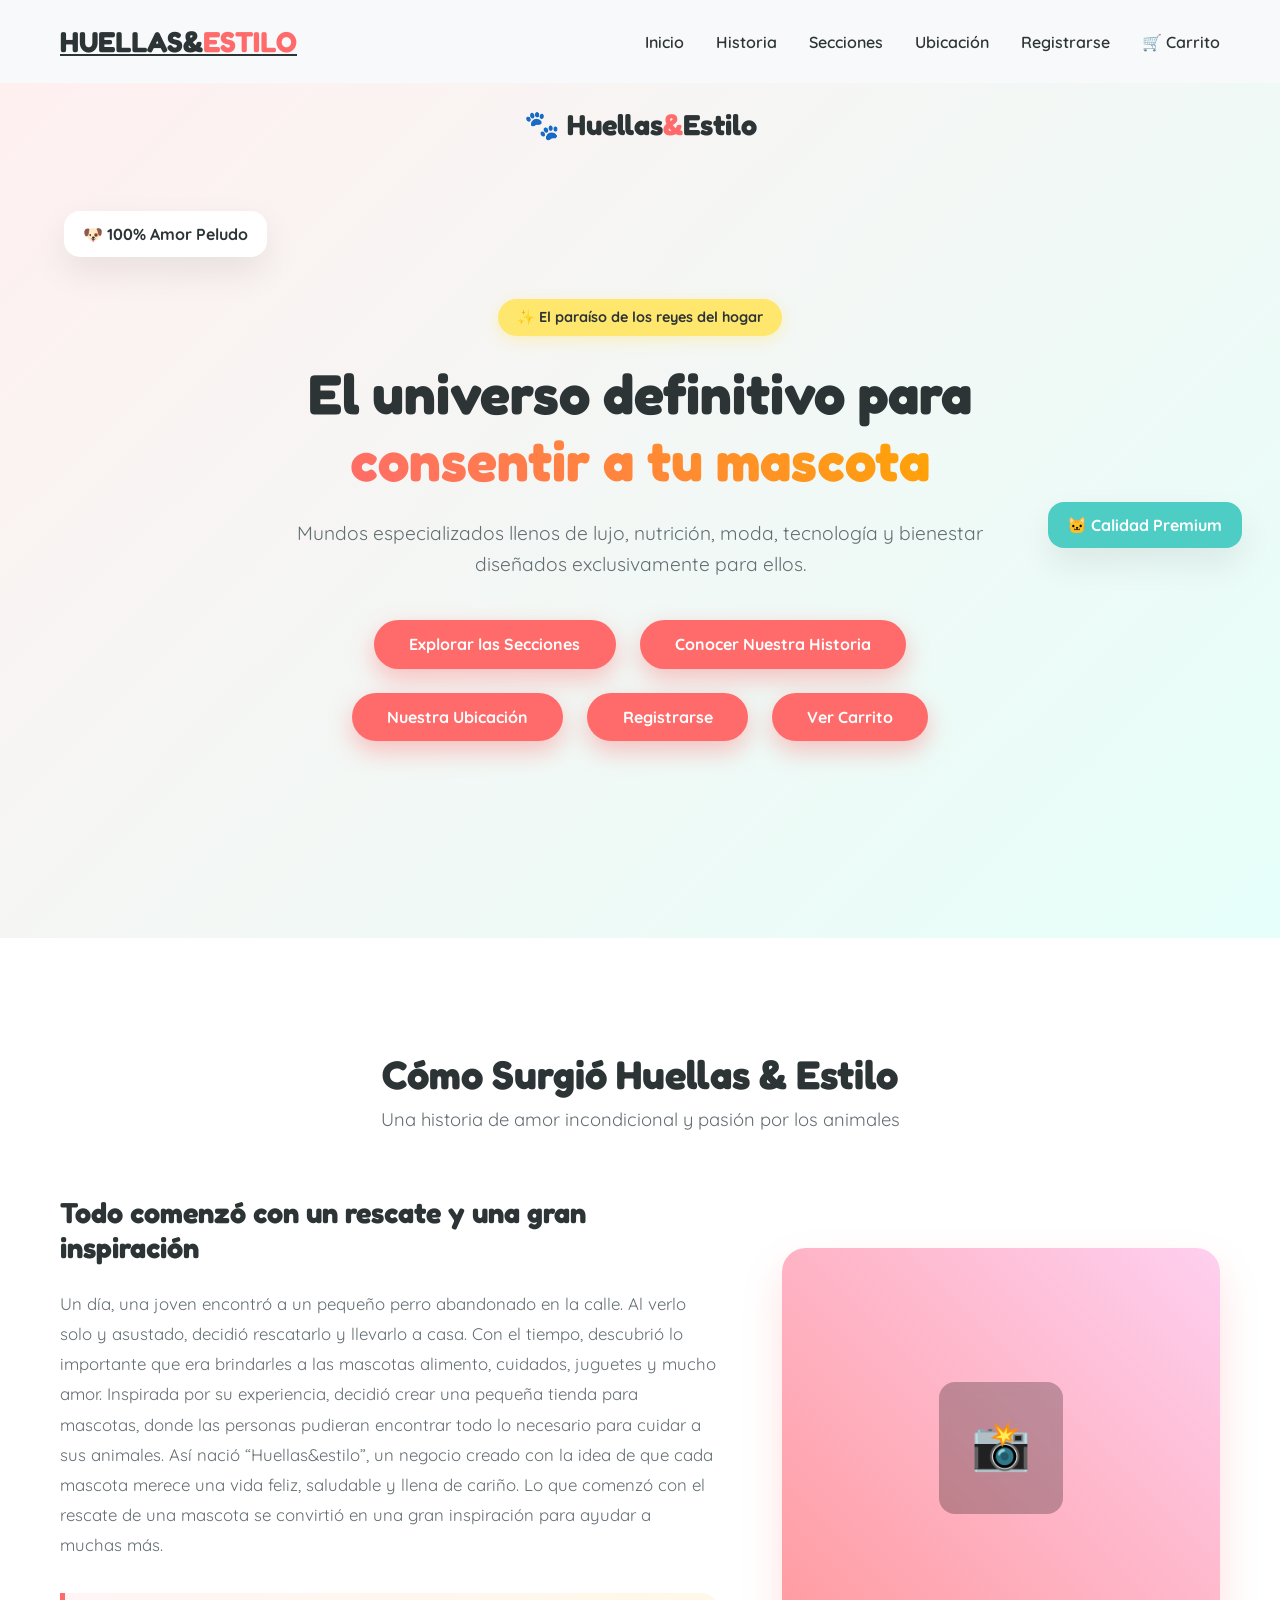
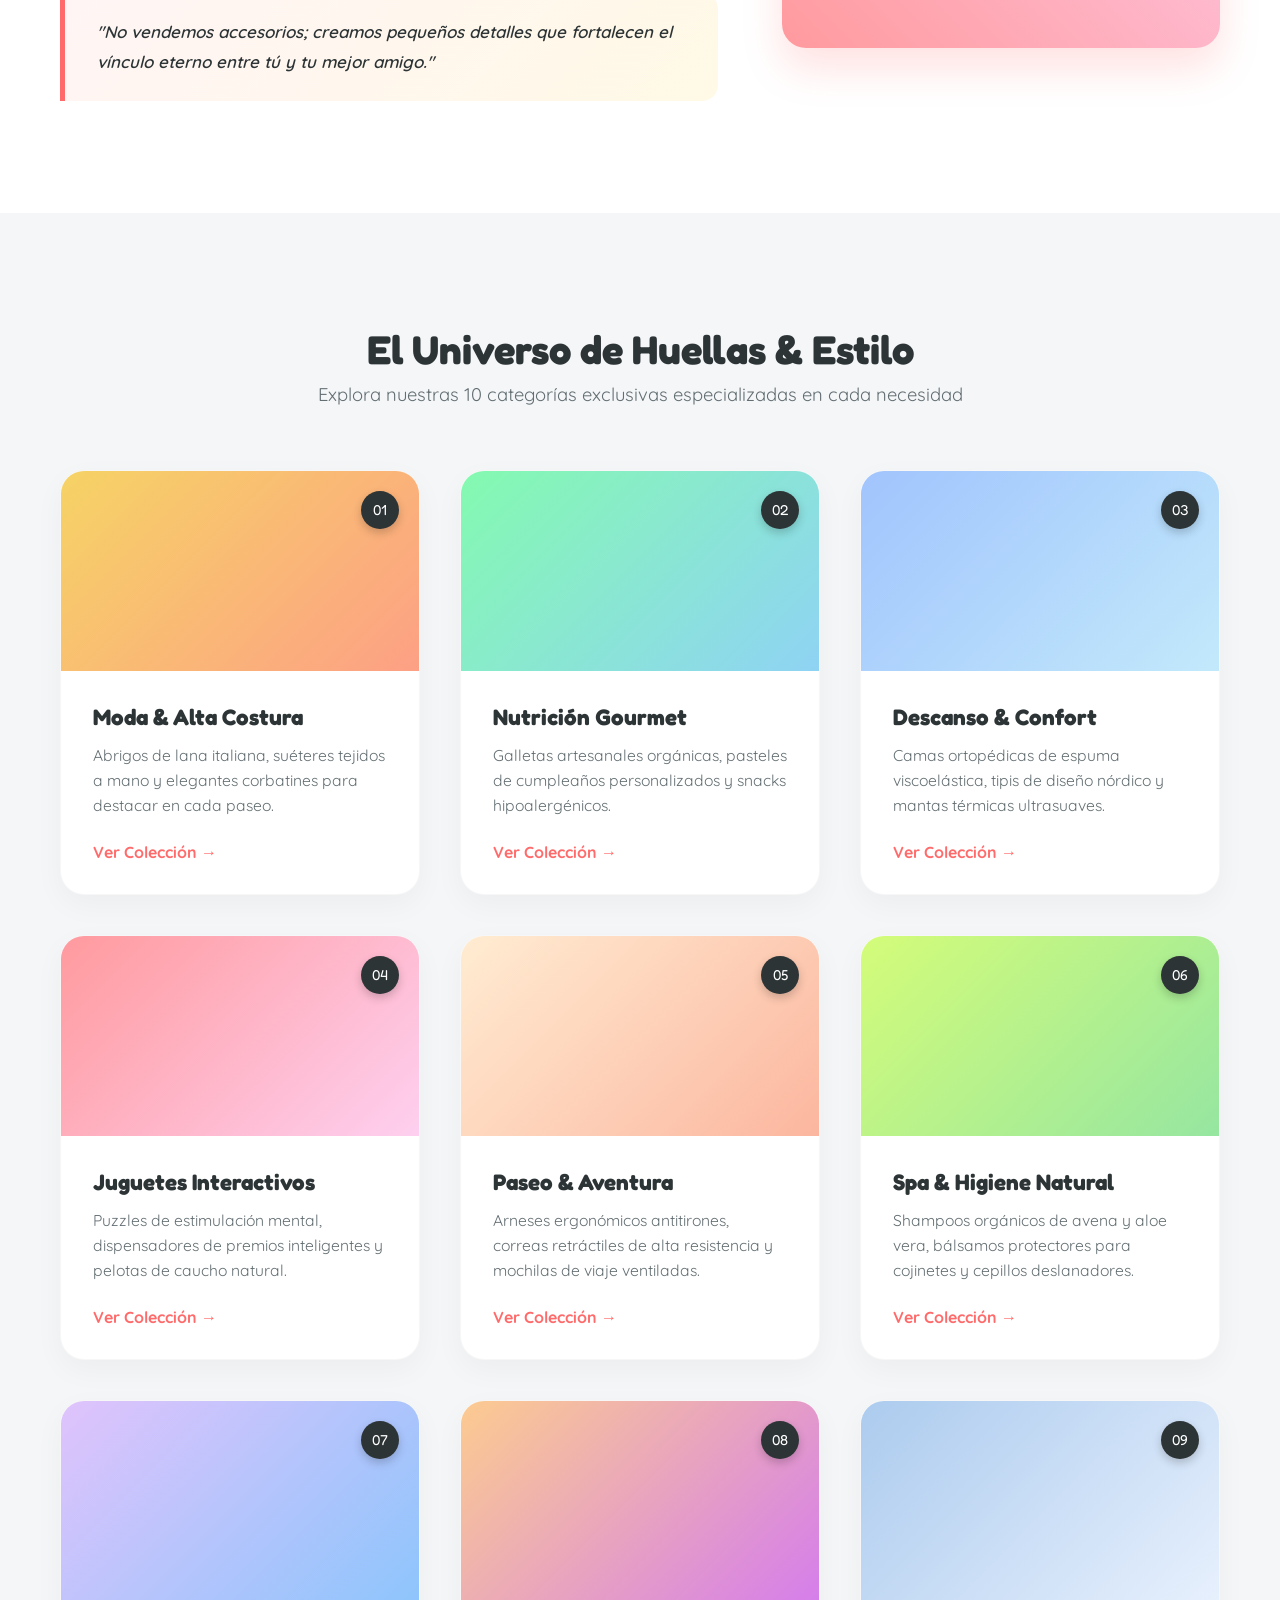
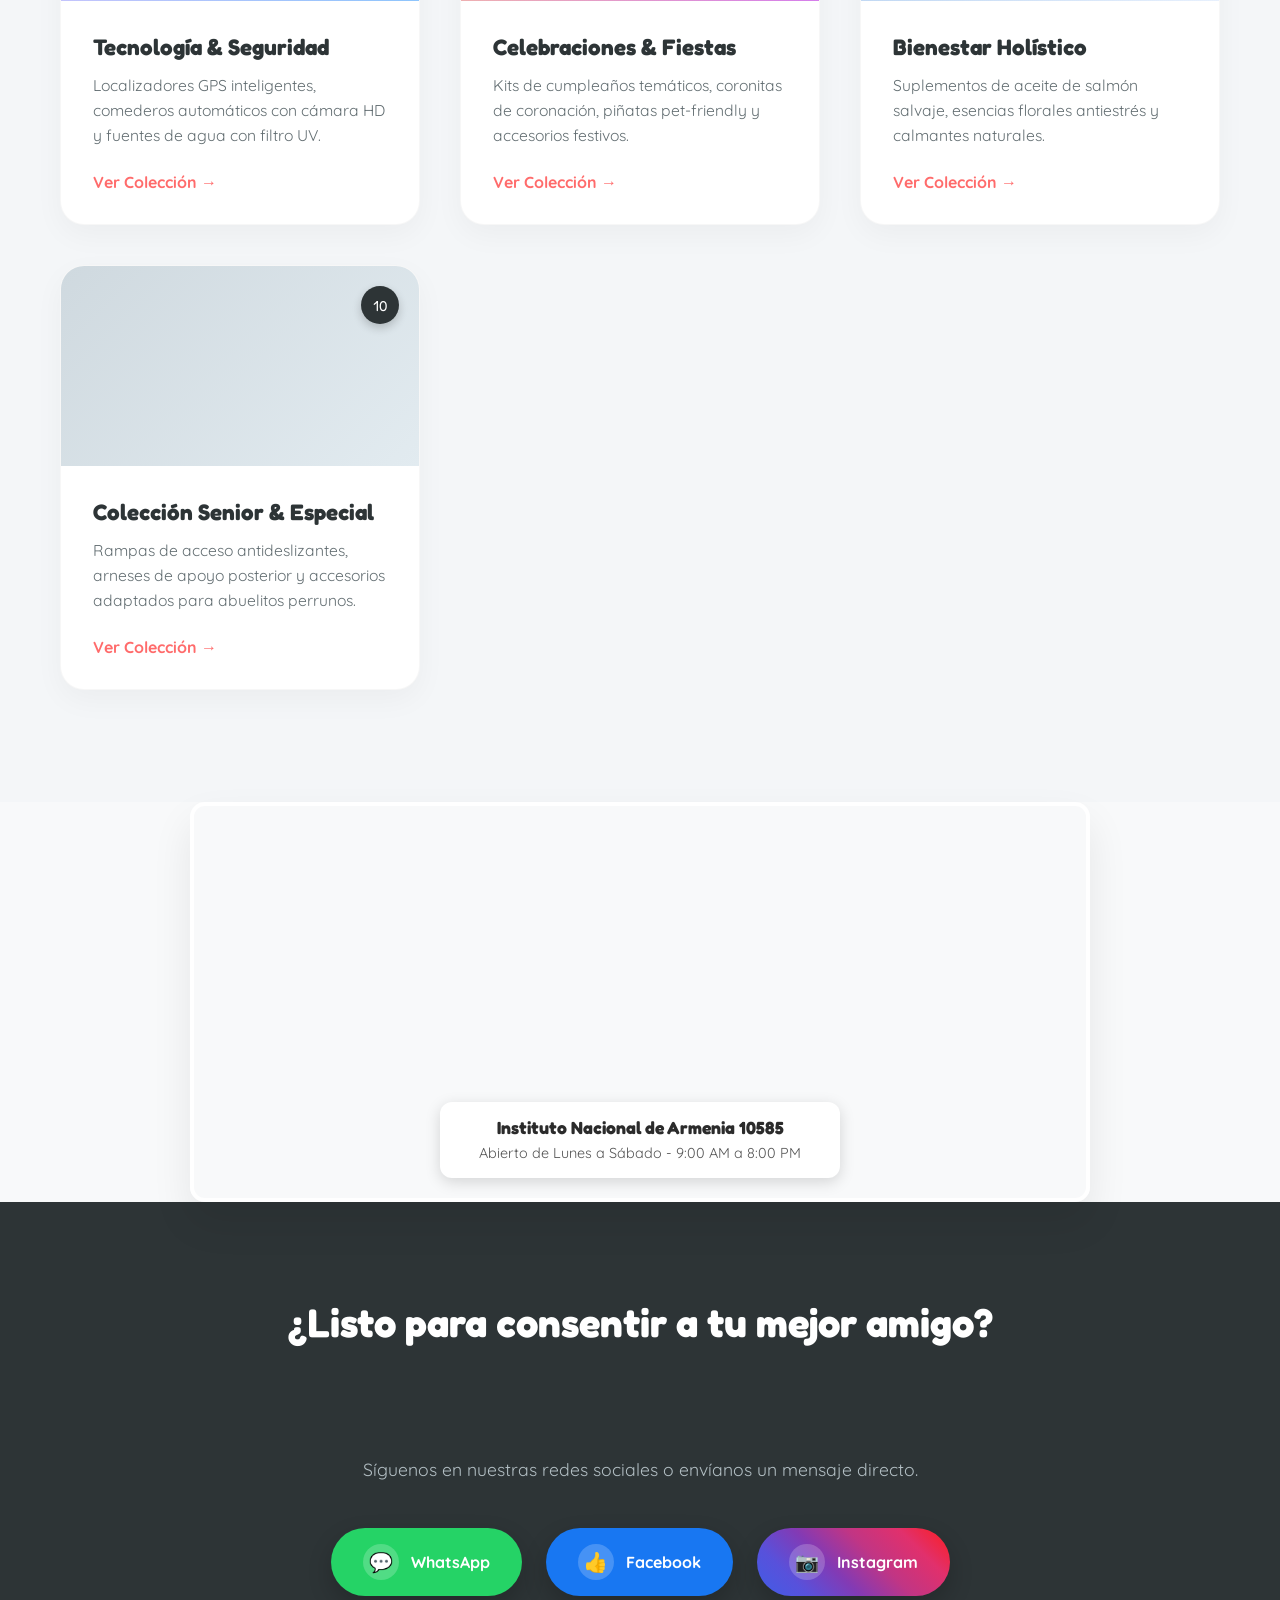
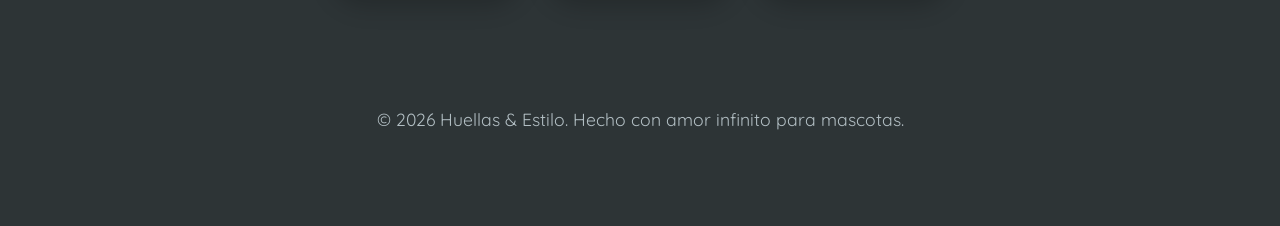
==== commit 7b0478f0: "agregar nuevos cambios" ====
--- a/index.html
+++ b/index.html
@@ -14,6 +14,28 @@
 <body>
 
     <!-- HERO SECTION & NAVIGATION -->
+     <header>
+    <nav class="navbar">
+        <a href="index.html" class="logo">
+            HUELLAS&<span>ESTILO</span>
+        </a>
+        
+        <!-- Botón de menú para celulares -->
+        <button class="menu-toggle" id="menu-btn" aria-label="Abrir menú">
+            ☰
+        </button>
+
+        <!-- Lista de enlaces -->
+        <ul class="nav-links" id="nav-menu">
+            <li><a href="index.html">Inicio</a></li>
+            <li><a href="index.html#historia">Historia</a></li>
+            <li><a href="index.html#universo">Secciones</a></li>
+            <li><a href="index.html#ubicacion">Ubicación</a></li>
+            <li><a href="registro.html">Registrarse</a></li>
+            <li><a href="carrito.html">🛒 Carrito</a></li>
+        </ul>
+    </nav>
+</header>
     <header class="hero" id="inicio">
         <nav class="navbar">
             <div class="logo">🐾 Huellas<span>&</span>Estilo</div>
@@ -187,7 +209,6 @@
         </div>
     </section>
 <div class="map-container-styled">
-    <!-- Ubicacion-->
     <!-- Mapa interactivo de Google Maps -->
      <section class="ubicacion" id="ubicacion" ></section>
     <iframe 
@@ -237,6 +258,44 @@
             <p>&copy; 2026 Huellas & Estilo. Hecho con amor infinito para mascotas.</p>
         </div>
     </footer>
-
+<!-- Otros códigos de tu página arriba... -->
+    
+    <!-- Pega esto AQUÍ, justo antes de cerrar el body -->
+    <script>
+        // Nos aseguramos de que el código se ejecute cuando la página ya cargó
+        document.addEventListener("DOMContentLoaded", () => {
+            
+            // Usamos querySelector con las clases de tu CSS (es más seguro)
+            const menuBtn = document.querySelector(".menu-toggle");
+            const navMenu = document.querySelector(".nav-links");
+            const menuLinks = document.querySelectorAll(".nav-links li a"); // Selecciona los enlaces
+
+            // Si los elementos existen, activamos la función
+            if (menuBtn && navMenu) {
+                
+                // 1. Abrir y cerrar al tocar la hamburguesa
+                menuBtn.addEventListener("click", () => {
+                    navMenu.classList.toggle("active");
+                    
+                    // Cambia el icono dependiendo de si está activo o no
+                    if (navMenu.classList.contains("active")) {
+                        menuBtn.textContent = "✖";
+                    } else {
+                        menuBtn.textContent = "☰";
+                    }
+                });
+
+                // 2. Cerrar el menú automáticamente al tocar cualquier enlace (¡Muy útil en celulares!)
+                menuLinks.forEach(link => {
+                    link.addEventListener("click", () => {
+                        navMenu.classList.remove("active");
+                        menuBtn.textContent = "☰";
+                    });
+                });
+            }
+        });
+    </script>
+</body>
+</html>
 </body>
 </html>
--- a/style.css
+++ b/style.css
@@ -188,8 +188,8 @@
     animation: float 4s ease-in-out infinite;
 }
 
-.fb1 { top: 25%; left: 10%; animation-delay: 0s; }
-.fb2 { top: 35%; right: 10%; animation-delay: 2s; background: var(--secondary); color: var(--white); }
+.fb1 { top: 15%; left: 5%; animation-delay: 0s; }
+.fb2 { top: 49%; right: 3%; animation-delay: 2s; background: var(--secondary); color: var(--white); }
 
 @keyframes float {
     0%, 100% { transform: translateY(0); }
@@ -847,3 +847,59 @@
     margin: 0;
     font-size: 0.9rem;
 }
+/* ==========================================
+   MENÚ RESPONSIVO (Móviles)
+   ========================================== */
+
+/* 1. Ocultar el botón hamburguesa en computadoras */
+.menu-toggle {
+    display: none;
+    background: transparent;
+    border: none;
+    font-size: 1.8rem;
+    color: var(--dark);
+    cursor: pointer;
+    transition: color 0.3s ease;
+}
+
+.menu-toggle:hover {
+    color: var(--primary);
+}
+
+/* 2. Necesitamos que el navbar sea relativo para el menú desplegable */
+.navbar {
+    position: relative;
+}
+
+/* 3. Estilos exclusivos para pantallas móviles (celulares y tablets pequeñas) */
+@media (max-width: 768px) {
+    .menu-toggle {
+        display: block; /* Mostrar el botón */
+    }
+
+    .nav-links {
+        position: absolute;
+        top: 100%; /* Aparece justo debajo de la barra blanca */
+        left: 0;
+        width: 100%;
+        background-color: var(--white);
+        flex-direction: column;
+        padding: 1.5rem 0;
+        box-shadow: 0 10px 15px rgba(0,0,0,0.05);
+        gap: 1.5rem;
+        
+        /* Efecto de animación oculto por defecto */
+        opacity: 0;
+        visibility: hidden;
+        transform: translateY(-10px);
+        transition: all 0.3s ease;
+        z-index: 100;
+    }
+
+    /* Clase activa que agregaremos con JavaScript */
+    .nav-links.active {
+        opacity: 1;
+        visibility: visible;
+        transform: translateY(0);
+    }
+}
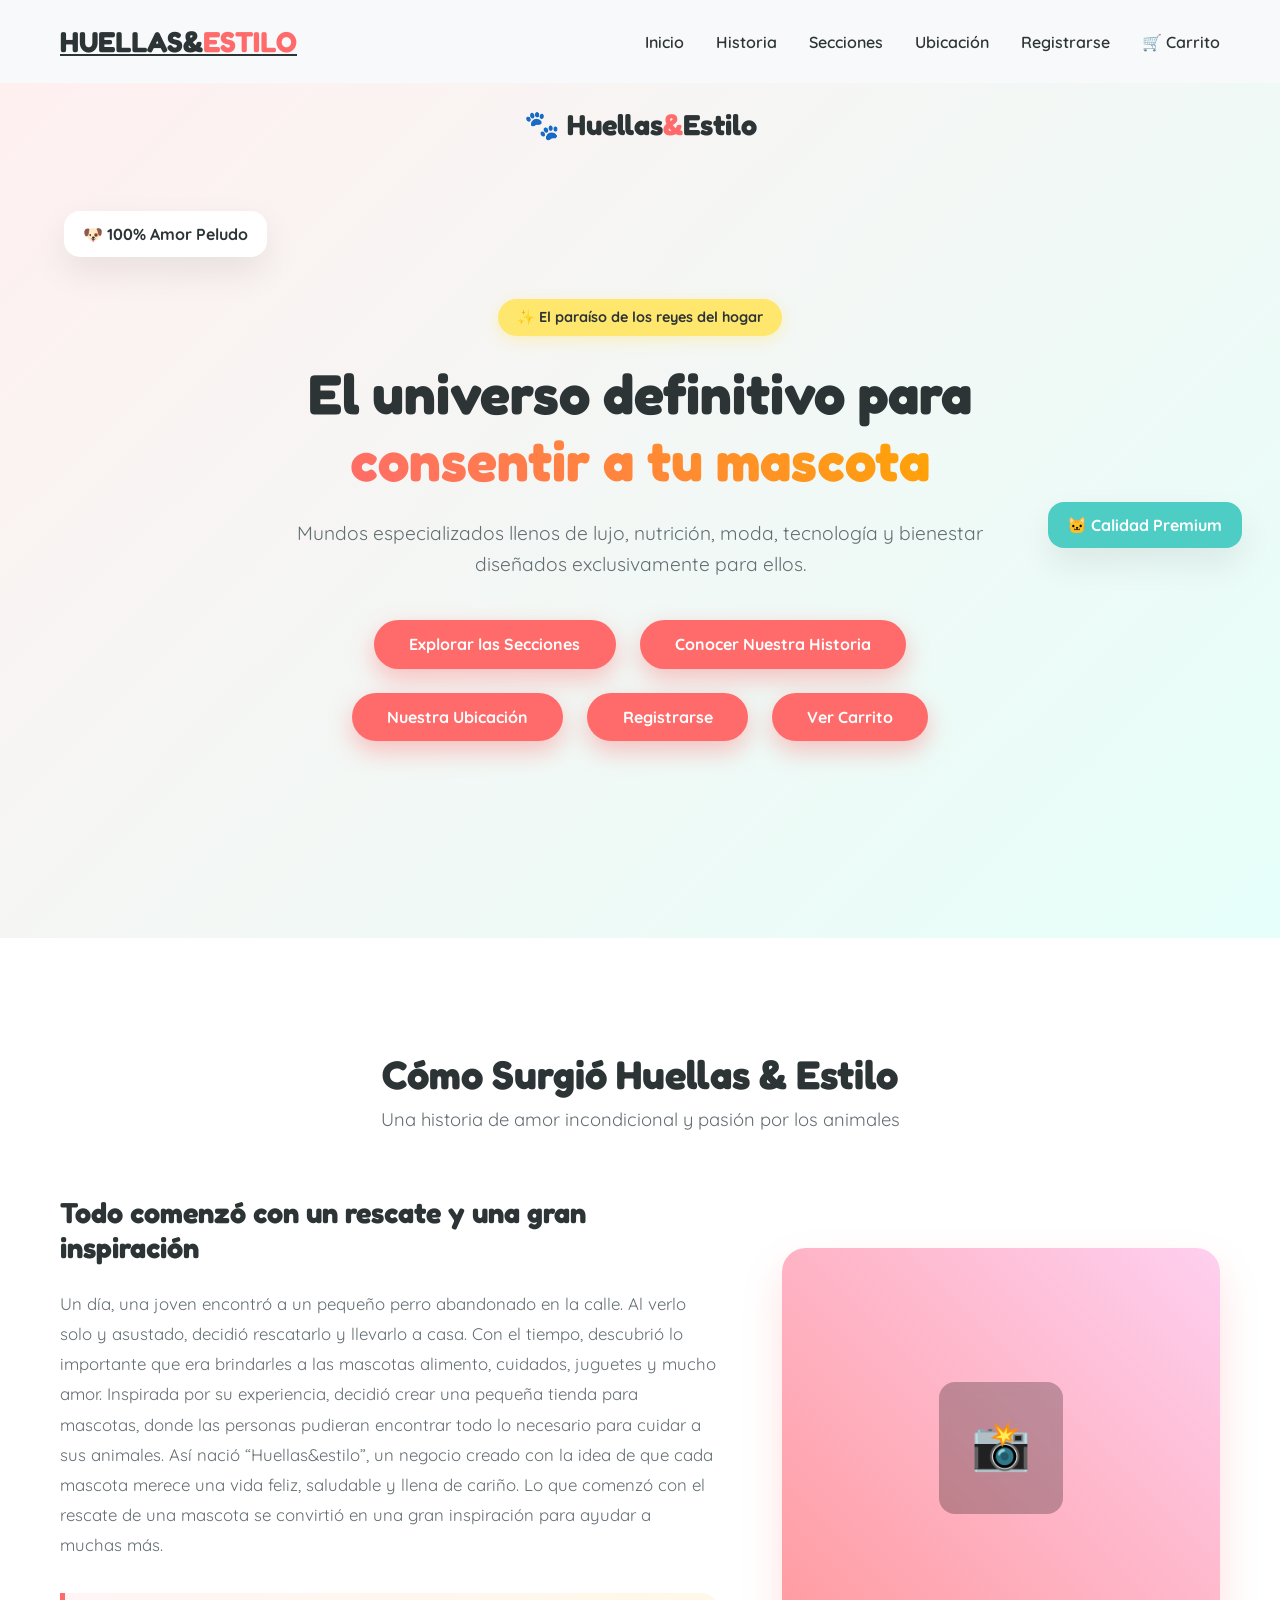
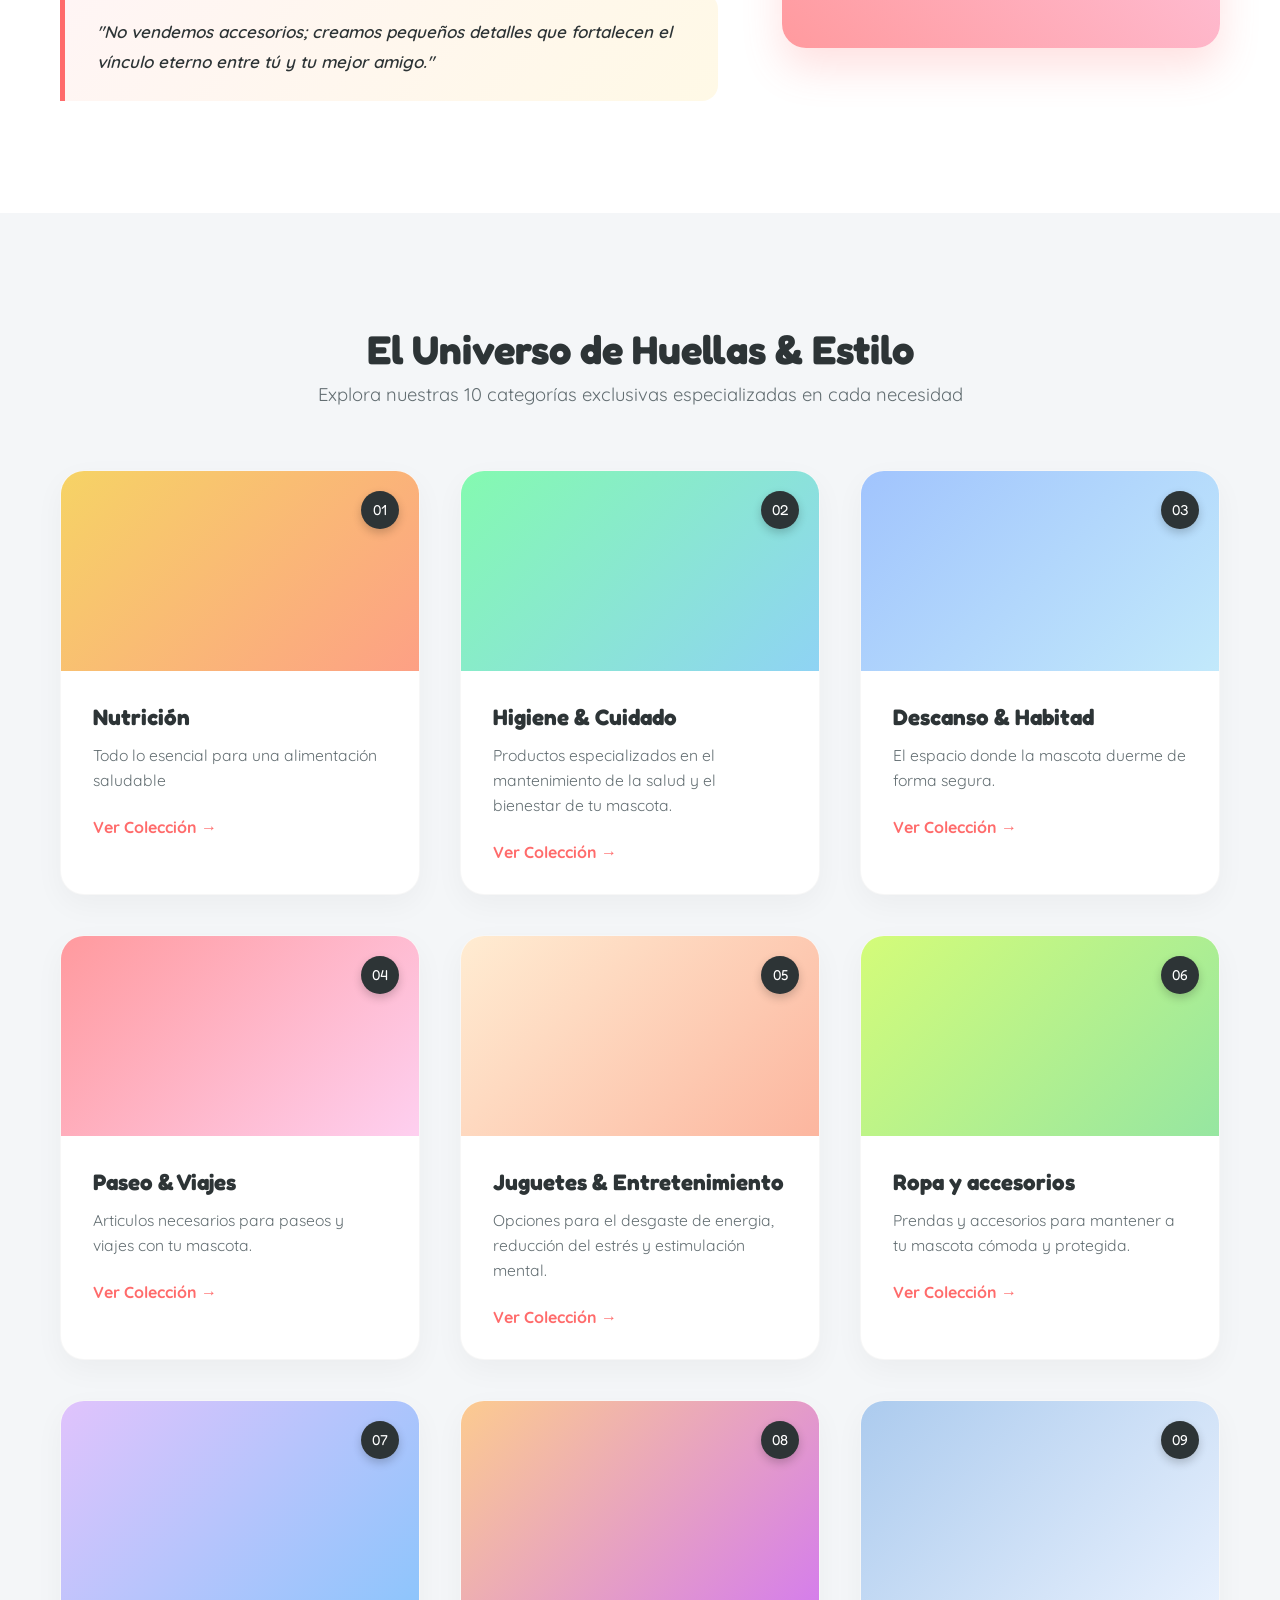
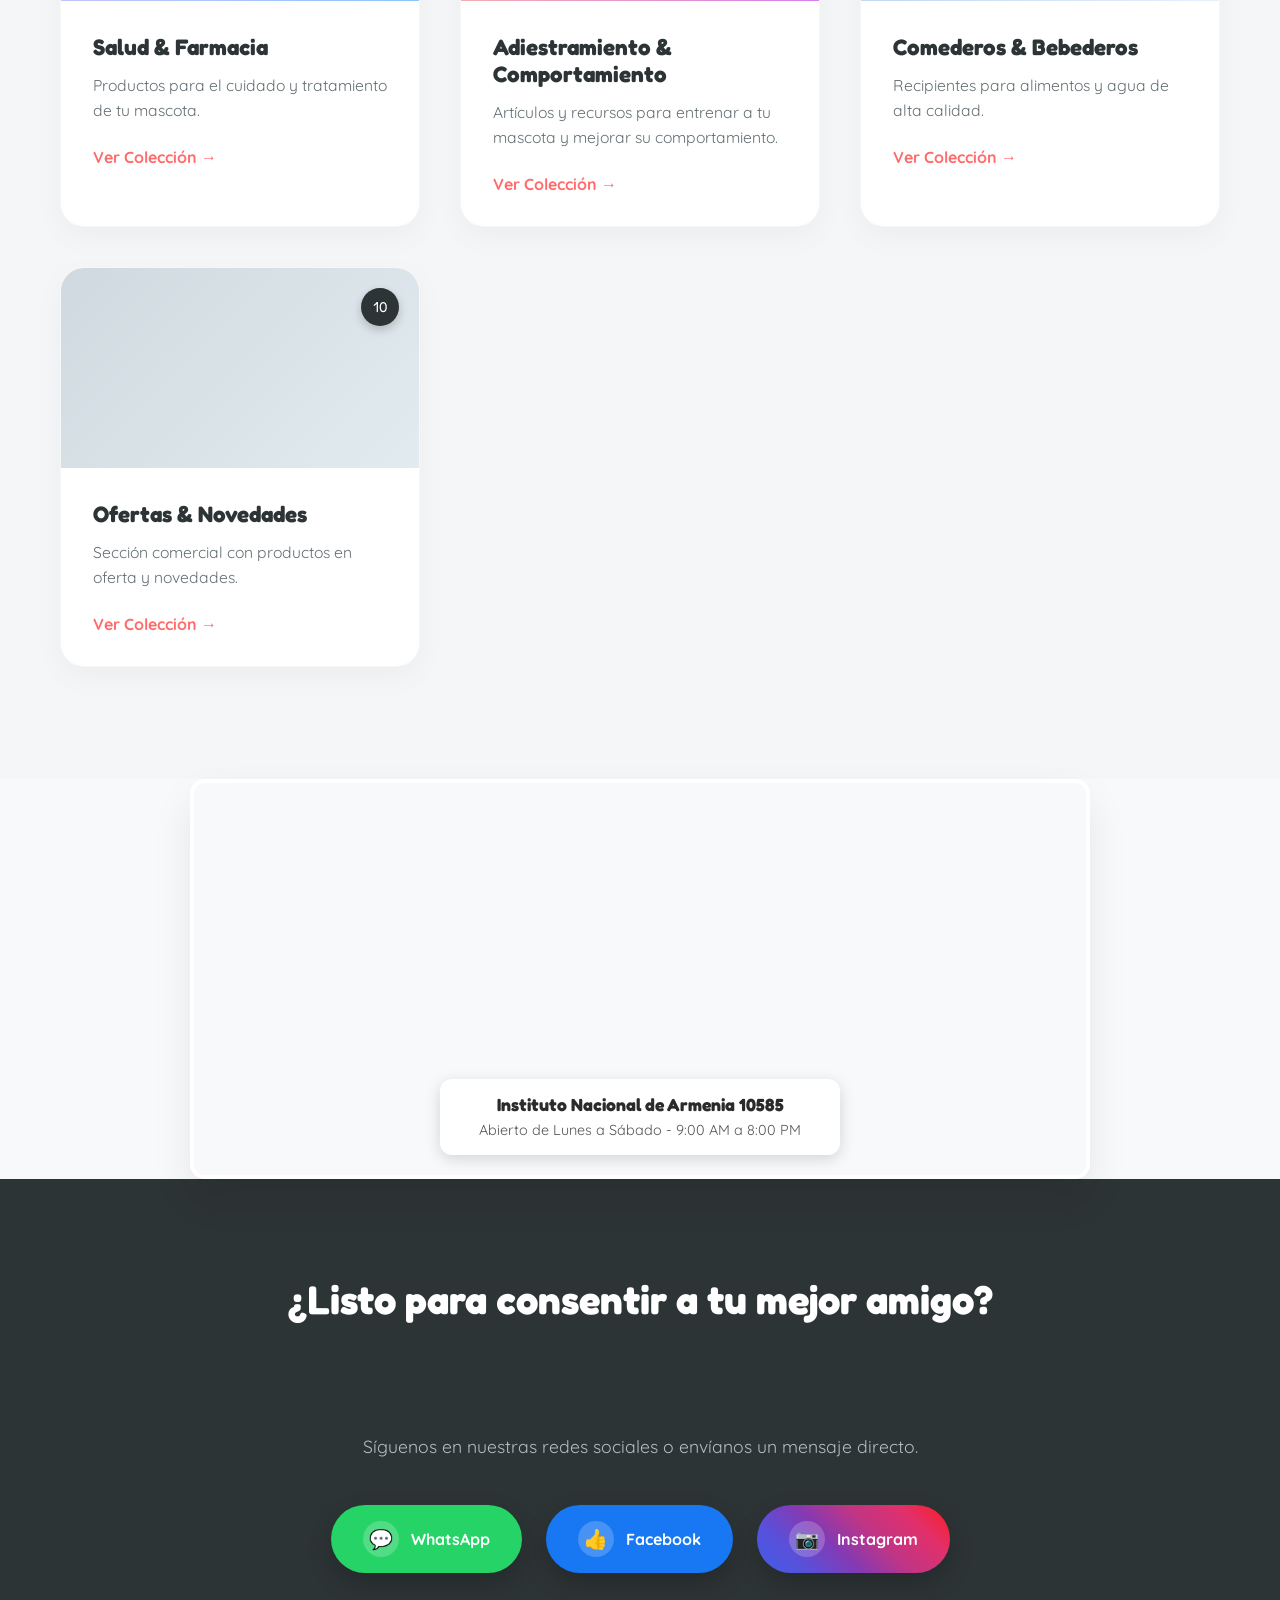
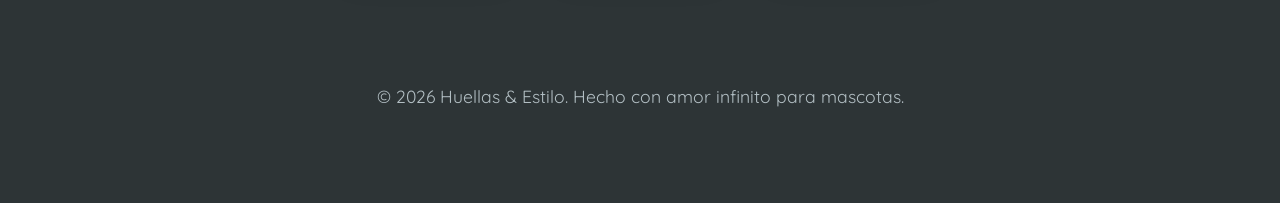
==== commit cb272b50: "agregar nuevos cambios" ====
--- a/index.html
+++ b/index.html
@@ -100,8 +100,8 @@
                     <div class="card-badge">01</div>
                     <div class="card-image m-moda"></div>
                     <div class="card-content">
-                        <h3>Moda & Alta Costura</h3>
-                        <p>Abrigos de lana italiana, suéteres tejidos a mano y elegantes corbatines para destacar en cada paseo.</p>
+                        <h3>Nutrición</h3>
+                        <p>Todo lo esencial para una alimentación saludable</p>
                         <a href="productos/seccion1.html" class="card-link">Ver Colección →</a>
                     </div>
                 </div>
@@ -111,8 +111,8 @@
                     <div class="card-badge">02</div>
                     <div class="card-image m-nutricion"></div>
                     <div class="card-content">
-                        <h3>Nutrición Gourmet</h3>
-                        <p>Galletas artesanales orgánicas, pasteles de cumpleaños personalizados y snacks hipoalergénicos.</p>
+                        <h3>Higiene & Cuidado</h3>
+                        <p>Productos especializados en el mantenimiento de la salud y el bienestar de tu mascota.</p>
                         <a href="productos/seccion2.html" class="card-link">Ver Colección →</a>
                     </div>
                 </div>
@@ -122,8 +122,8 @@
                     <div class="card-badge">03</div>
                     <div class="card-image m-descanso"></div>
                     <div class="card-content">
-                        <h3>Descanso & Confort</h3>
-                        <p>Camas ortopédicas de espuma viscoelástica, tipis de diseño nórdico y mantas térmicas ultrasuaves.</p>
+                        <h3>Descanso & Habitad</h3>
+                        <p>El espacio donde la mascota duerme de forma segura.</p>
                         <a href="productos/seccion3.html" class="card-link">Ver Colección →</a>
                     </div>
                 </div>
@@ -133,8 +133,8 @@
                     <div class="card-badge">04</div>
                     <div class="card-image m-juguetes"></div>
                     <div class="card-content">
-                        <h3>Juguetes Interactivos</h3>
-                        <p>Puzzles de estimulación mental, dispensadores de premios inteligentes y pelotas de caucho natural.</p>
+                        <h3>Paseo & Viajes</h3>
+                        <p>Articulos necesarios para paseos y viajes con tu mascota.</p>
                         <a href="productos/seccion4.html" class="card-link">Ver Colección →</a>
                     </div>
                 </div>
@@ -144,8 +144,8 @@
                     <div class="card-badge">05</div>
                     <div class="card-image m-paseo"></div>
                     <div class="card-content">
-                        <h3>Paseo & Aventura</h3>
-                        <p>Arneses ergonómicos antitirones, correas retráctiles de alta resistencia y mochilas de viaje ventiladas.</p>
+                        <h3>Juguetes & Entretenimiento</h3>
+                        <p>Opciones para el desgaste de energia, reducción del estrés y estimulación mental.</p>
                         <a href="productos/seccion5.html" class="card-link">Ver Colección →</a>
                     </div>
                 </div>
@@ -155,8 +155,8 @@
                     <div class="card-badge">06</div>
                     <div class="card-image m-spa"></div>
                     <div class="card-content">
-                        <h3>Spa & Higiene Natural</h3>
-                        <p>Shampoos orgánicos de avena y aloe vera, bálsamos protectores para cojinetes y cepillos deslanadores.</p>
+                        <h3>Ropa y accesorios</h3>
+                        <p>Prendas y accesorios para mantener a tu mascota cómoda y protegida.</p>
                         <a href="productos/seccion6.html" class="card-link">Ver Colección →</a>
                     </div>
                 </div>
@@ -166,8 +166,8 @@
                     <div class="card-badge">07</div>
                     <div class="card-image m-tech"></div>
                     <div class="card-content">
-                        <h3>Tecnología & Seguridad</h3>
-                        <p>Localizadores GPS inteligentes, comederos automáticos con cámara HD y fuentes de agua con filtro UV.</p>
+                        <h3>Salud & Farmacia</h3>
+                        <p>Productos para el cuidado y tratamiento de tu mascota.</p>
                         <a href="productos/seccion7.html" class="card-link">Ver Colección →</a>
                     </div>
                 </div>
@@ -177,8 +177,8 @@
                     <div class="card-badge">08</div>
                     <div class="card-image m-fiesta"></div>
                     <div class="card-content">
-                        <h3>Celebraciones & Fiestas</h3>
-                        <p>Kits de cumpleaños temáticos, coronitas de coronación, piñatas pet-friendly y accesorios festivos.</p>
+                        <h3>Adiestramiento & Comportamiento</h3>
+                        <p>Artículos y recursos para entrenar a tu mascota y mejorar su comportamiento.</p>
                         <a href="productos/seccion8.html" class="card-link">Ver Colección →</a>
                     </div>
                 </div>
@@ -188,8 +188,8 @@
                     <div class="card-badge">09</div>
                     <div class="card-image m-bienestar"></div>
                     <div class="card-content">
-                        <h3>Bienestar Holístico</h3>
-                        <p>Suplementos de aceite de salmón salvaje, esencias florales antiestrés y calmantes naturales.</p>
+                        <h3>Comederos & Bebederos</h3>
+                        <p>Recipientes para alimentos y agua de alta calidad.</p>
                         <a href="productos/seccion9.html" class="card-link">Ver Colección →</a>
                     </div>
                 </div>
@@ -199,8 +199,8 @@
                     <div class="card-badge">10</div>
                     <div class="card-image m-senior"></div>
                     <div class="card-content">
-                        <h3>Colección Senior & Especial</h3>
-                        <p>Rampas de acceso antideslizantes, arneses de apoyo posterior y accesorios adaptados para abuelitos perrunos.</p>
+                        <h3>Ofertas & Novedades</h3>
+                        <p>Sección comercial con productos en oferta y novedades.</p>
                         <a href="productos/seccion10.html" class="card-link">Ver Colección →</a>
                     </div>
                 </div>
--- a/style.css
+++ b/style.css
@@ -870,36 +870,36 @@
 .navbar {
     position: relative;
 }
-
-/* 3. Estilos exclusivos para pantallas móviles (celulares y tablets pequeñas) */
-@media (max-width: 768px) {
+/* Ocultamos el botón en computadoras */
+.menu-toggle {
+    display: none;
+    font-size: 2rem;
+    cursor: pointer;
+    user-select: none; /* Evita que el texto se seleccione al hacer clic rápido */
+}
+
+/* Solo para celulares y tablets */
+@media screen and (max-width: 768px) {
     .menu-toggle {
-        display: block; /* Mostrar el botón */
+        display: block;
     }
 
     .nav-links {
+        display: none; /* Oculto por defecto */
+        flex-direction: column;
+        width: 100%;
+        background-color: #fff;
         position: absolute;
-        top: 100%; /* Aparece justo debajo de la barra blanca */
+        top: 70px;
         left: 0;
-        width: 100%;
-        background-color: var(--white);
-        flex-direction: column;
-        padding: 1.5rem 0;
-        box-shadow: 0 10px 15px rgba(0,0,0,0.05);
-        gap: 1.5rem;
-        
-        /* Efecto de animación oculto por defecto */
-        opacity: 0;
-        visibility: hidden;
-        transform: translateY(-10px);
-        transition: all 0.3s ease;
-        z-index: 100;
+        text-align: center;
+        box-shadow: 0 4px 10px rgba(0,0,0,0.1);
+        padding: 1rem 0;
+        z-index: 999;
     }
 
-    /* Clase activa que agregaremos con JavaScript */
+    /* ESTO ES CLAVE: Cuando el JS agrega la clase 'active', el menú se muestra */
     .nav-links.active {
-        opacity: 1;
-        visibility: visible;
-        transform: translateY(0);
+        display: flex;
     }
 }
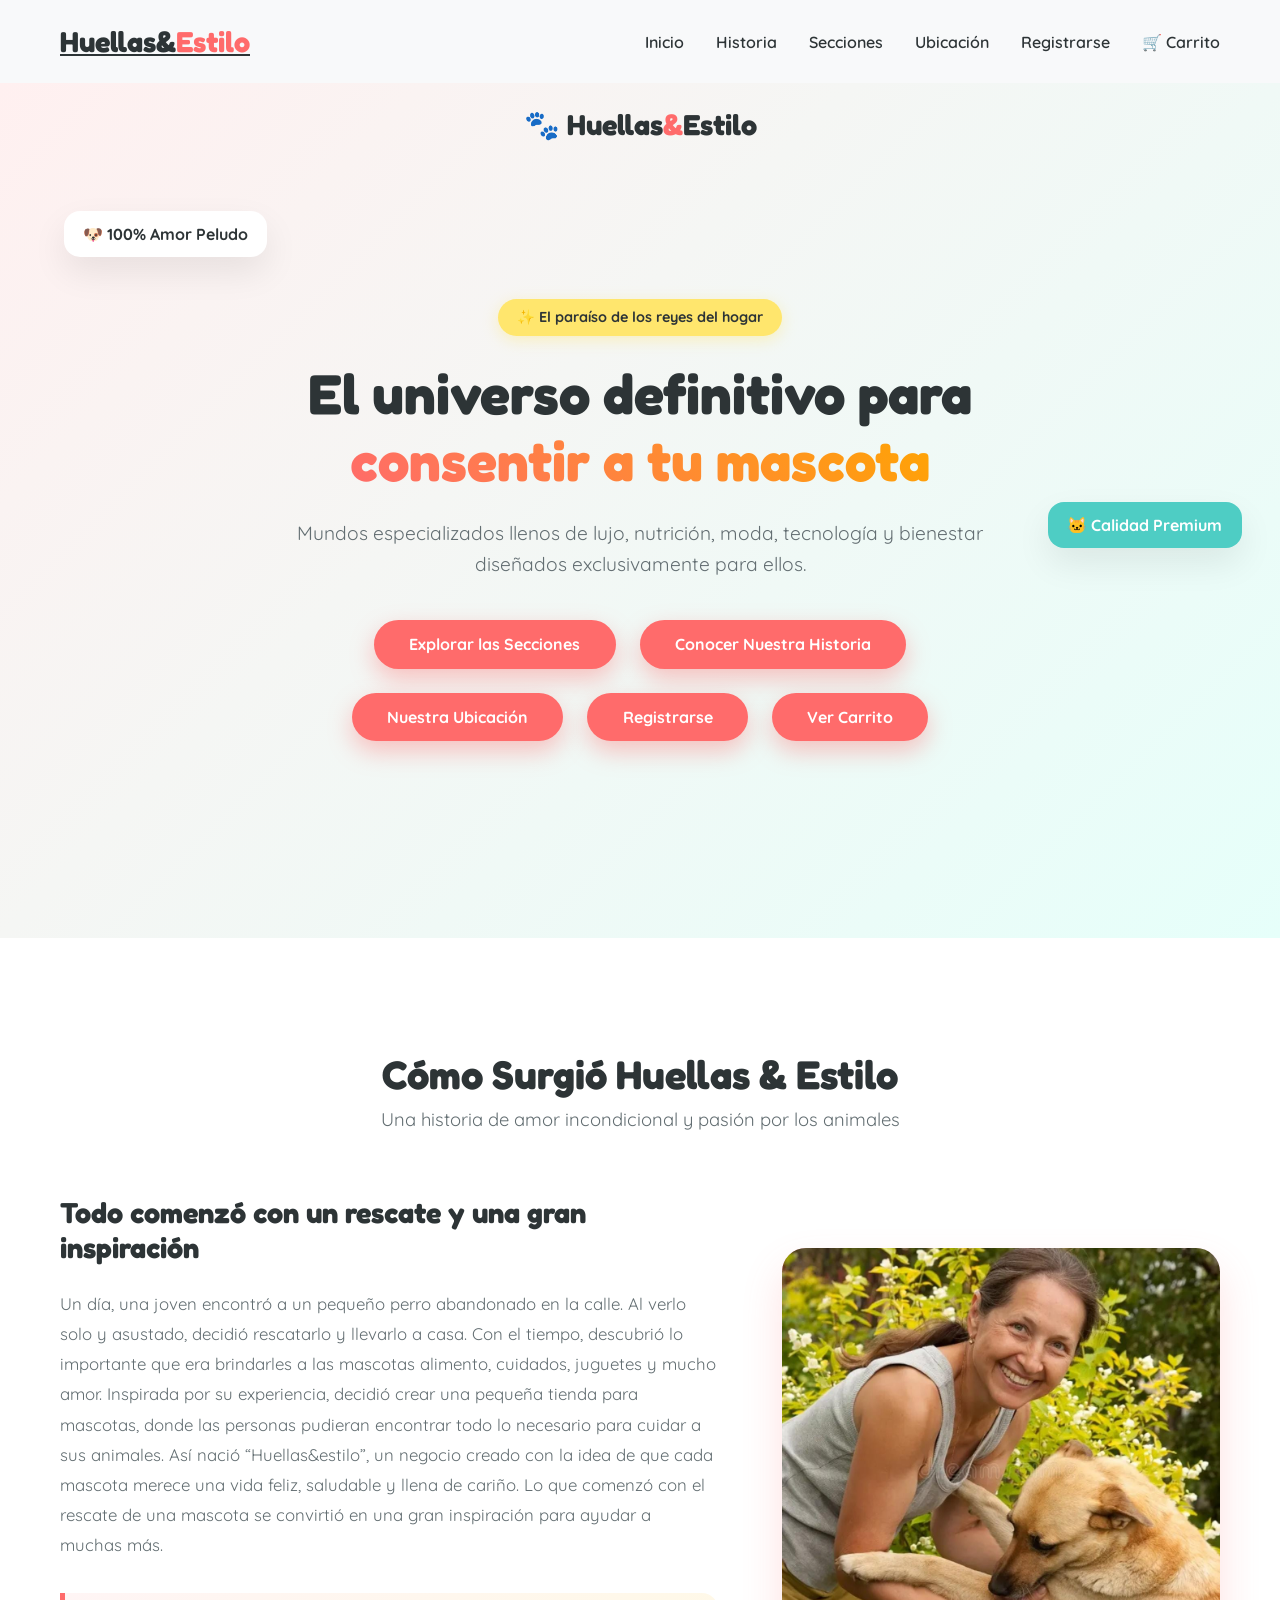
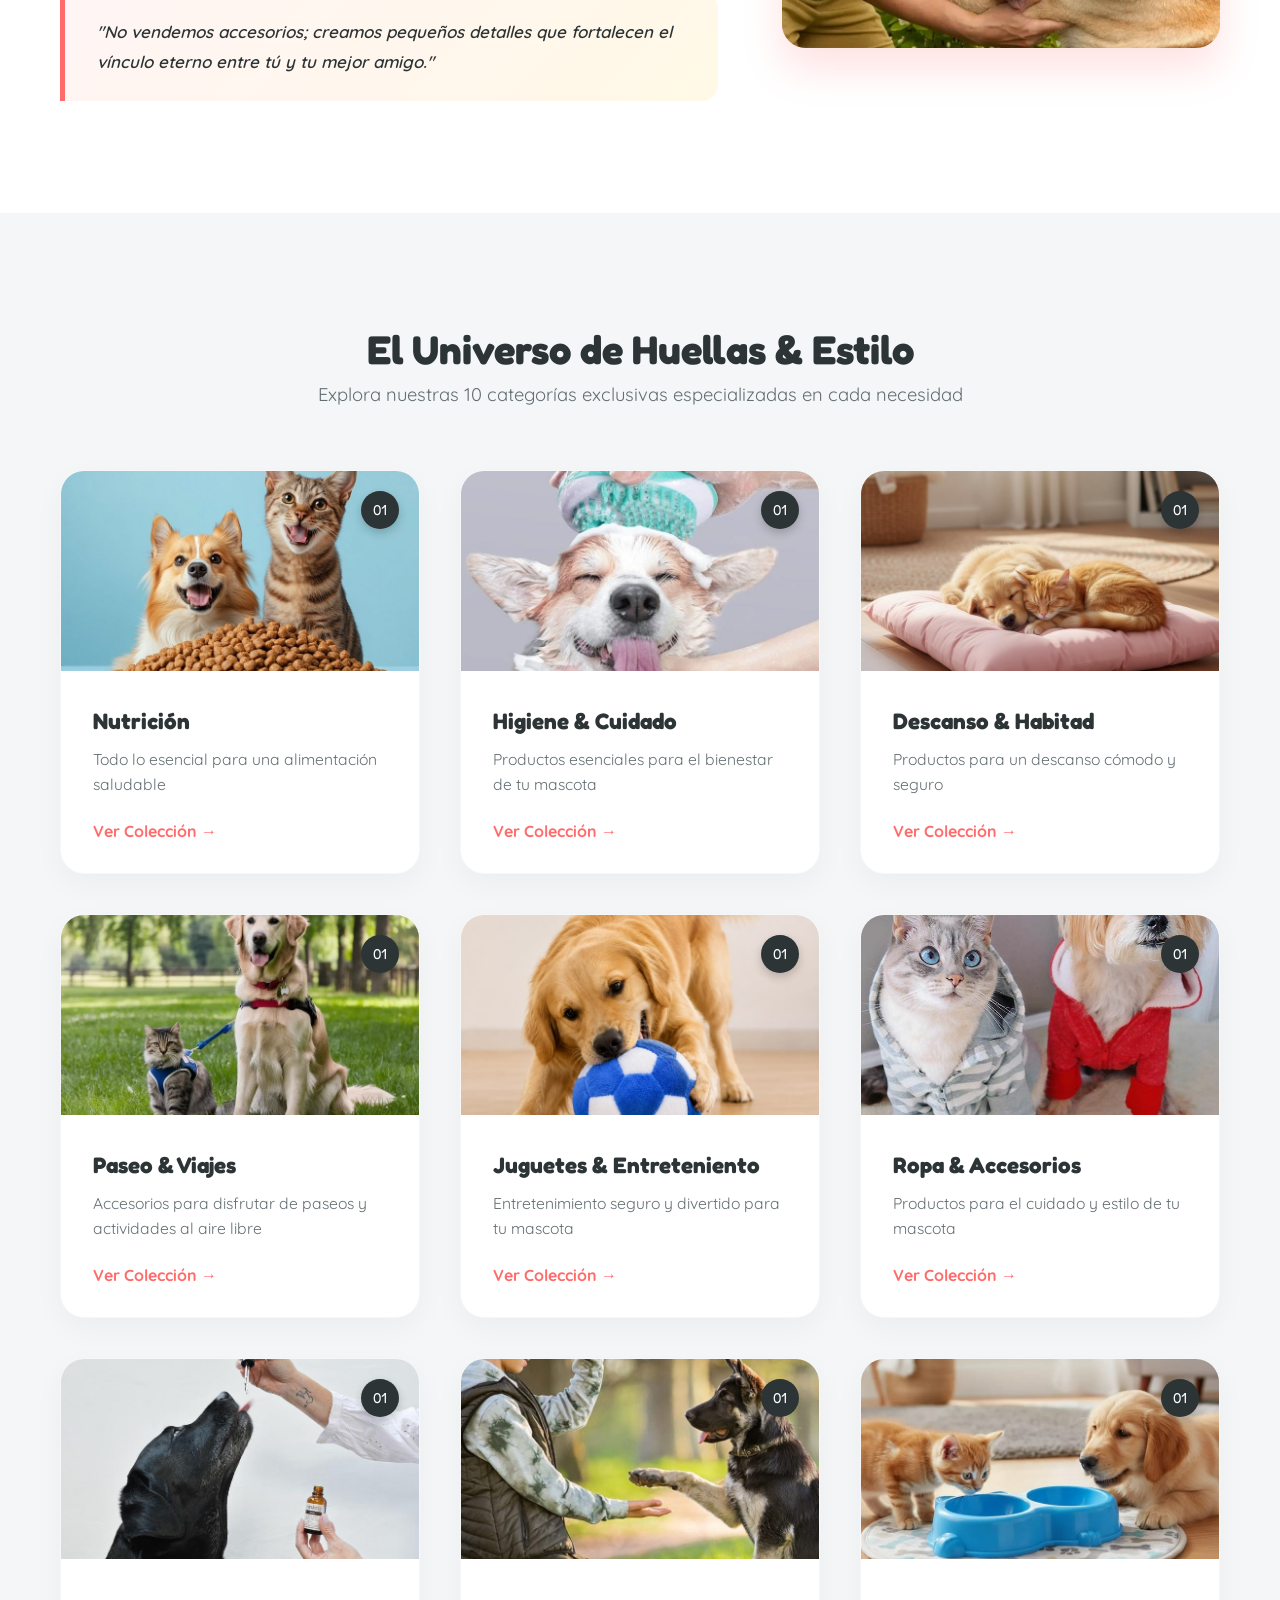
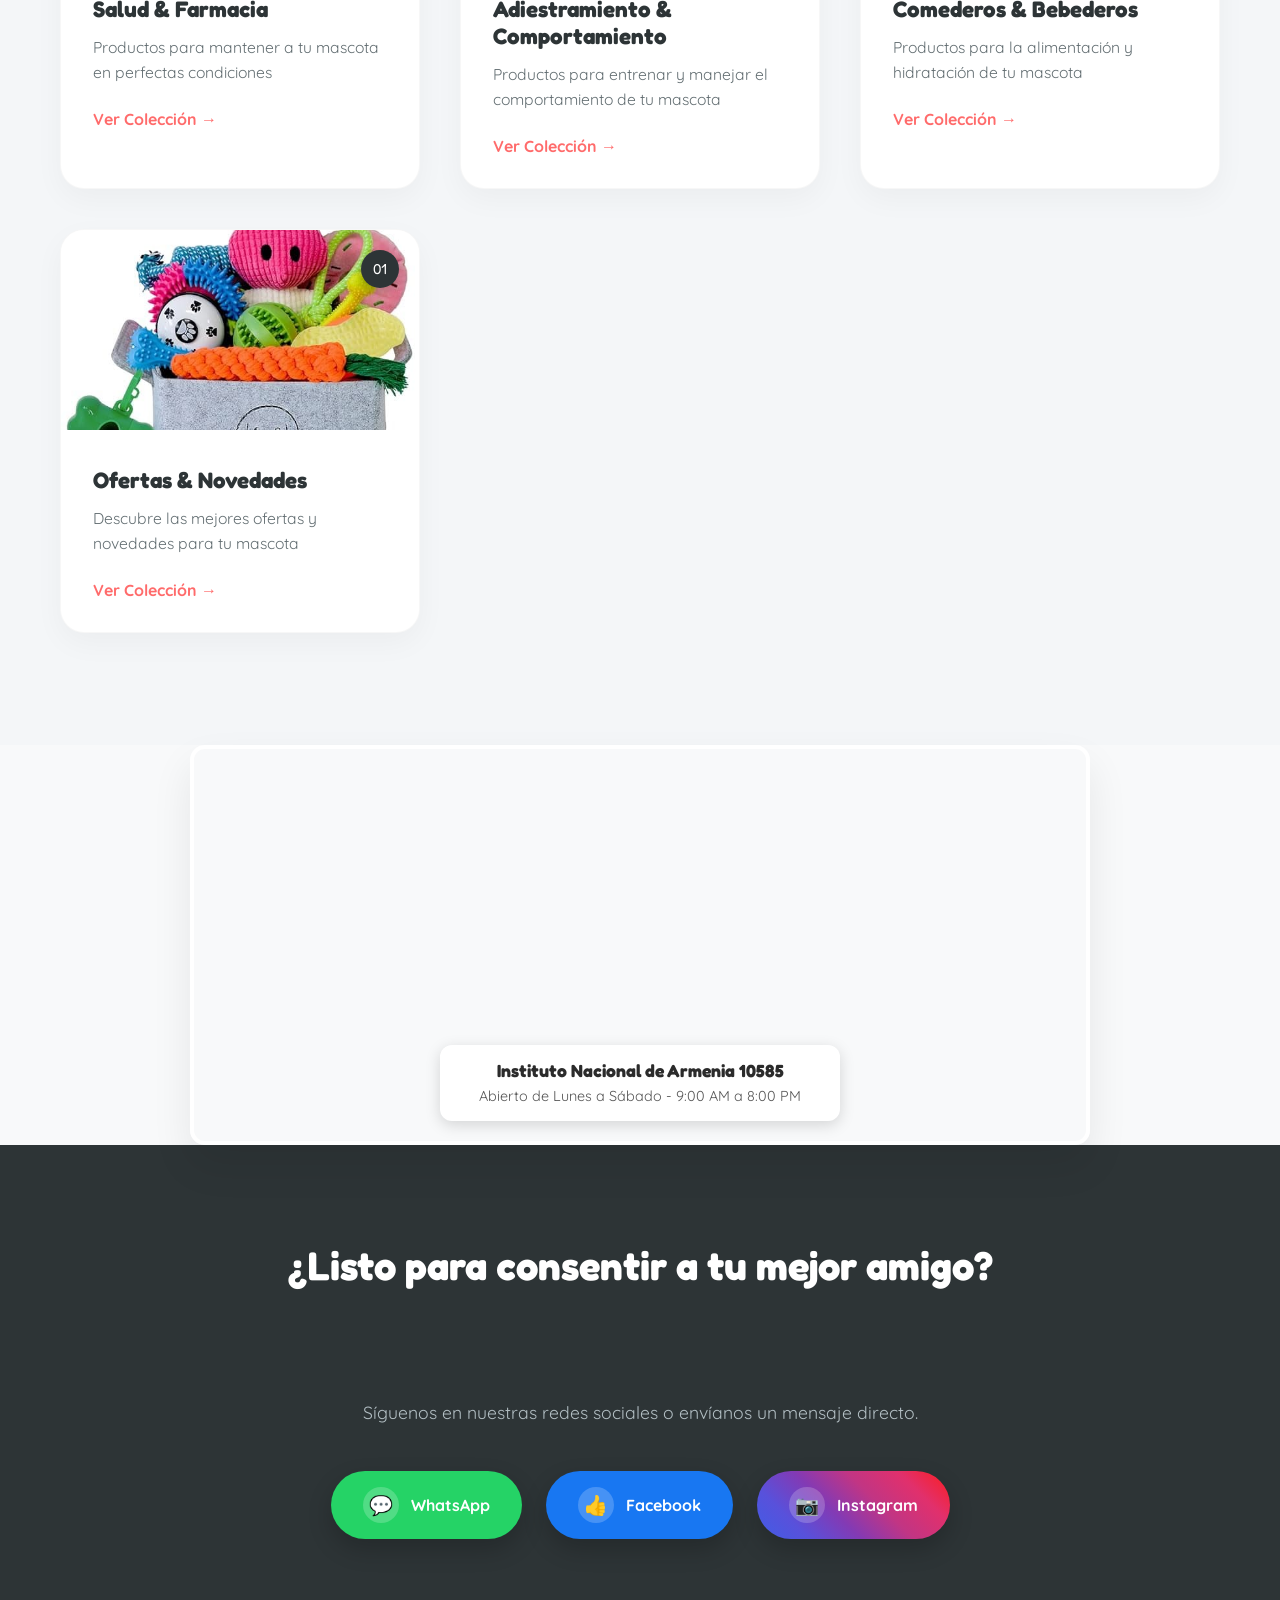
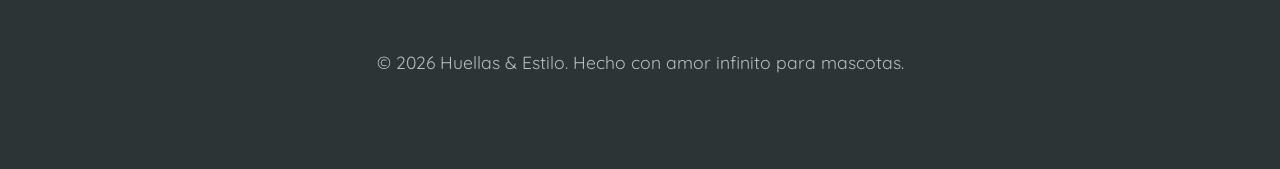
==== commit acf50d33: "agregar nuevos cambios" ====
--- a/index.html
+++ b/index.html
@@ -17,7 +17,7 @@
      <header>
     <nav class="navbar">
         <a href="index.html" class="logo">
-            HUELLAS&<span>ESTILO</span>
+            Huellas&<span>Estilo</span>
         </a>
         
         <!-- Botón de menú para celulares -->
@@ -61,7 +61,7 @@
     </header>
 
     <!-- HISTORIA -->
-    <section class="story-section" id="historia">
+<section class="story-section" id="historia">
         <div class="container">
             <div class="section-title">
                 <h2>Cómo Surgió Huellas & Estilo</h2>
@@ -78,13 +78,12 @@
                     </div>
                 </div>
                 <div class="story-image-container">
-                    <div class="story-img-placeholder">
-                        <span class="img-icon">📸</span>
-                    </div>
+                    <!-- Aquí agregamos la imagen real reemplazando el placeholder -->
+                    <img src="señora.jpg" alt="Perrito rescatado que inspiró la tienda" style="width: 100%; height: auto; border-radius: 12px; box-shadow: 0 4px 15px rgba(0,0,0,0.1); object-fit: cover;">
                 </div>
             </div>
         </div>
-    </section>
+    </section>   
 
     <!-- UNIVERSO DE LAS 10 SECCIONES CON ENLACES INDIVIDUALES -->
     <section class="universe-section" id="universo">
@@ -96,115 +95,142 @@
 
             <div class="universe-grid">
                 <!-- 1. Moda y Alta Costura -->
-                <div class="universe-card">
-                    <div class="card-badge">01</div>
-                    <div class="card-image m-moda"></div>
-                    <div class="card-content">
-                        <h3>Nutrición</h3>
-                        <p>Todo lo esencial para una alimentación saludable</p>
-                        <a href="productos/seccion1.html" class="card-link">Ver Colección →</a>
-                    </div>
-                </div>
-
+<div class="universe-card">
+    <div class="card-badge">01</div>
+    
+    <!-- Aquí agregamos la imagen -->
+    <img src="nutricion.jpg" alt="Productos de nutrición para mascotas" style="width: 100%; height: 200px; object-fit: cover; border-radius: 8px 8px 0 0;">
+    <div class="card-content">
+        <h3>Nutrición</h3>
+        <p>Todo lo esencial para una alimentación saludable</p>
+        <a href="productos/seccion1.html" class="card-link">Ver Colección →</a>
+    </div>
+</div>
                 <!-- 2. Nutrición Gourmet -->
-                <div class="universe-card">
-                    <div class="card-badge">02</div>
-                    <div class="card-image m-nutricion"></div>
-                    <div class="card-content">
-                        <h3>Higiene & Cuidado</h3>
-                        <p>Productos especializados en el mantenimiento de la salud y el bienestar de tu mascota.</p>
-                        <a href="productos/seccion2.html" class="card-link">Ver Colección →</a>
-                    </div>
-                </div>
+<div class="universe-card">
+    <div class="card-badge">01</div>
+    
+    <!-- Aquí agregamos la imagen -->
+    <img src="higiene.jpg" alt="Productos de higiene para mascotas" style="width: 100%; height: 200px; object-fit: cover; border-radius: 8px 8px 0 0;">
+    
+    <div class="card-content">
+        <h3>Higiene & Cuidado</h3>
+        <p>Productos esenciales para el bienestar de tu mascota</p>
+        <a href="productos/seccion2.html" class="card-link">Ver Colección →</a>
+    </div>
+</div>
 
                 <!-- 3. Descanso y Confort -->
-                <div class="universe-card">
-                    <div class="card-badge">03</div>
-                    <div class="card-image m-descanso"></div>
-                    <div class="card-content">
-                        <h3>Descanso & Habitad</h3>
-                        <p>El espacio donde la mascota duerme de forma segura.</p>
-                        <a href="productos/seccion3.html" class="card-link">Ver Colección →</a>
-                    </div>
-                </div>
+<div class="universe-card">
+    <div class="card-badge">01</div>
+    
+    <!-- Aquí agregamos la imagen -->
+    <img src="descanso.jpg" alt="Productos de descanso y confort para mascotas" style="width: 100%; height: 200px; object-fit: cover; border-radius: 8px 8px 0 0;">
+    
+    <div class="card-content">
+        <h3>Descanso & Habitad</h3>
+        <p>Productos para un descanso cómodo y seguro</p>
+        <a href="productos/seccion3.html" class="card-link">Ver Colección →</a>
+    </div>
+</div>
 
                 <!-- 4. Juguetes Interactivos -->
-                <div class="universe-card">
-                    <div class="card-badge">04</div>
-                    <div class="card-image m-juguetes"></div>
-                    <div class="card-content">
-                        <h3>Paseo & Viajes</h3>
-                        <p>Articulos necesarios para paseos y viajes con tu mascota.</p>
-                        <a href="productos/seccion4.html" class="card-link">Ver Colección →</a>
-                    </div>
-                </div>
+<div class="universe-card">
+    <div class="card-badge">01</div>
+    
+    <!-- Aquí agregamos la imagen -->
+    <img src="paseo.jpg" alt="Productos de paseo y aventura para mascotas" style="width: 100%; height: 200px; object-fit: cover; border-radius: 8px 8px 0 0;">
+    
+    <div class="card-content">
+        <h3>Paseo & Viajes</h3>
+        <p>Accesorios para disfrutar de paseos y actividades al aire libre</p>
+        <a href="productos/seccion4.html" class="card-link">Ver Colección →</a>
+    </div>
+</div>
 
                 <!-- 5. Paseo y Aventura -->
-                <div class="universe-card">
-                    <div class="card-badge">05</div>
-                    <div class="card-image m-paseo"></div>
-                    <div class="card-content">
-                        <h3>Juguetes & Entretenimiento</h3>
-                        <p>Opciones para el desgaste de energia, reducción del estrés y estimulación mental.</p>
-                        <a href="productos/seccion5.html" class="card-link">Ver Colección →</a>
-                    </div>
-                </div>
+<div class="universe-card">
+    <div class="card-badge">01</div>
+    
+    <!-- Aquí agregamos la imagen -->
+    <img src="jugar.jpg" alt="Productos de juguetes para mascotas" style="width: 100%; height: 200px; object-fit: cover; border-radius: 8px 8px 0 0;">
+    
+    <div class="card-content">
+        <h3>Juguetes & Entreteniento</h3>
+        <p>Entretenimiento seguro y divertido para tu mascota</p>
+        <a href="productos/seccion5.html" class="card-link">Ver Colección →</a>
+    </div>
+</div>
 
                 <!-- 6. Spa e Higiene Natural -->
-                <div class="universe-card">
-                    <div class="card-badge">06</div>
-                    <div class="card-image m-spa"></div>
-                    <div class="card-content">
-                        <h3>Ropa y accesorios</h3>
-                        <p>Prendas y accesorios para mantener a tu mascota cómoda y protegida.</p>
-                        <a href="productos/seccion6.html" class="card-link">Ver Colección →</a>
-                    </div>
-                </div>
+<div class="universe-card">
+    <div class="card-badge">01</div>
+    
+    <!-- Aquí agregamos la imagen -->
+    <img src="ropa.jpg" alt="Productos de higiene y cuidado para mascotas" style="width: 100%; height: 200px; object-fit: cover; border-radius: 8px 8px 0 0;">
+    
+    <div class="card-content">
+        <h3>Ropa & Accesorios</h3>
+        <p>Productos para el cuidado y estilo de tu mascota</p>
+        <a href="productos/seccion6.html" class="card-link">Ver Colección →</a>
+    </div>
+</div>
 
                 <!-- 7. Tecnología y Seguridad -->
-                <div class="universe-card">
-                    <div class="card-badge">07</div>
-                    <div class="card-image m-tech"></div>
-                    <div class="card-content">
-                        <h3>Salud & Farmacia</h3>
-                        <p>Productos para el cuidado y tratamiento de tu mascota.</p>
-                        <a href="productos/seccion7.html" class="card-link">Ver Colección →</a>
-                    </div>
-                </div>
+<div class="universe-card">
+    <div class="card-badge">01</div>
+    
+    <!-- Aquí agregamos la imagen -->
+    <img src="salud.jpg" alt="Productos de salud y bienestar para mascotas" style="width: 100%; height: 200px; object-fit: cover; border-radius: 8px 8px 0 0;">
+    
+    <div class="card-content">
+        <h3>Salud & Farmacia</h3>
+        <p>Productos para mantener a tu mascota en perfectas condiciones</p>
+        <a href="productos/seccion7.html" class="card-link">Ver Colección →</a>
+    </div>
+</div>
 
                 <!-- 8. Celebraciones y Fiestas -->
-                <div class="universe-card">
-                    <div class="card-badge">08</div>
-                    <div class="card-image m-fiesta"></div>
-                    <div class="card-content">
-                        <h3>Adiestramiento & Comportamiento</h3>
-                        <p>Artículos y recursos para entrenar a tu mascota y mejorar su comportamiento.</p>
-                        <a href="productos/seccion8.html" class="card-link">Ver Colección →</a>
-                    </div>
-                </div>
+<div class="universe-card">
+    <div class="card-badge">01</div>
+    
+    <!-- Aquí agregamos la imagen -->
+    <img src="comportamiento.jpg" alt="Productos de comportamiento para mascotas" style="width: 100%; height: 200px; object-fit: cover; border-radius: 8px 8px 0 0;">
+    
+    <div class="card-content">
+        <h3>Adiestramiento & Comportamiento</h3>
+        <p>Productos para entrenar y manejar el comportamiento de tu mascota</p>
+        <a href="productos/seccion8.html" class="card-link">Ver Colección →</a>
+    </div>
+</div>
 
                 <!-- 9. Bienestar Holístico -->
-                <div class="universe-card">
-                    <div class="card-badge">09</div>
-                    <div class="card-image m-bienestar"></div>
-                    <div class="card-content">
-                        <h3>Comederos & Bebederos</h3>
-                        <p>Recipientes para alimentos y agua de alta calidad.</p>
-                        <a href="productos/seccion9.html" class="card-link">Ver Colección →</a>
-                    </div>
-                </div>
+<div class="universe-card">
+    <div class="card-badge">01</div>
+    
+    <!-- Aquí agregamos la imagen -->
+    <img src="comederos.jpg" alt="Productos de nutrición para mascotas" style="width: 100%; height: 200px; object-fit: cover; border-radius: 8px 8px 0 0;">
+    
+    <div class="card-content">
+        <h3>Comederos & Bebederos</h3>
+        <p>Productos para la alimentación y hidratación de tu mascota</p>
+        <a href="productos/seccion9.html" class="card-link">Ver Colección →</a>
+    </div>
+</div>
 
                 <!-- 10. Colección Senior & Especial -->
-                <div class="universe-card">
-                    <div class="card-badge">10</div>
-                    <div class="card-image m-senior"></div>
-                    <div class="card-content">
-                        <h3>Ofertas & Novedades</h3>
-                        <p>Sección comercial con productos en oferta y novedades.</p>
-                        <a href="productos/seccion10.html" class="card-link">Ver Colección →</a>
-                    </div>
-                </div>
-
+<div class="universe-card">
+    <div class="card-badge">01</div>
+    
+    <!-- Aquí agregamos la imagen -->
+    <img src="ofertas.jpg".jpg" alt="Productos de nutrición para mascotas" style="width: 100%; height: 200px; object-fit: cover; border-radius: 8px 8px 0 0;">
+    
+    <div class="card-content">
+        <h3>Ofertas & Novedades</h3>
+        <p>Descubre las mejores ofertas y novedades para tu mascota</p>
+        <a href="productos/seccion1.html" class="card-link">Ver Colección →</a>
+    </div>
+</div>
             </div>
         </div>
     </section>
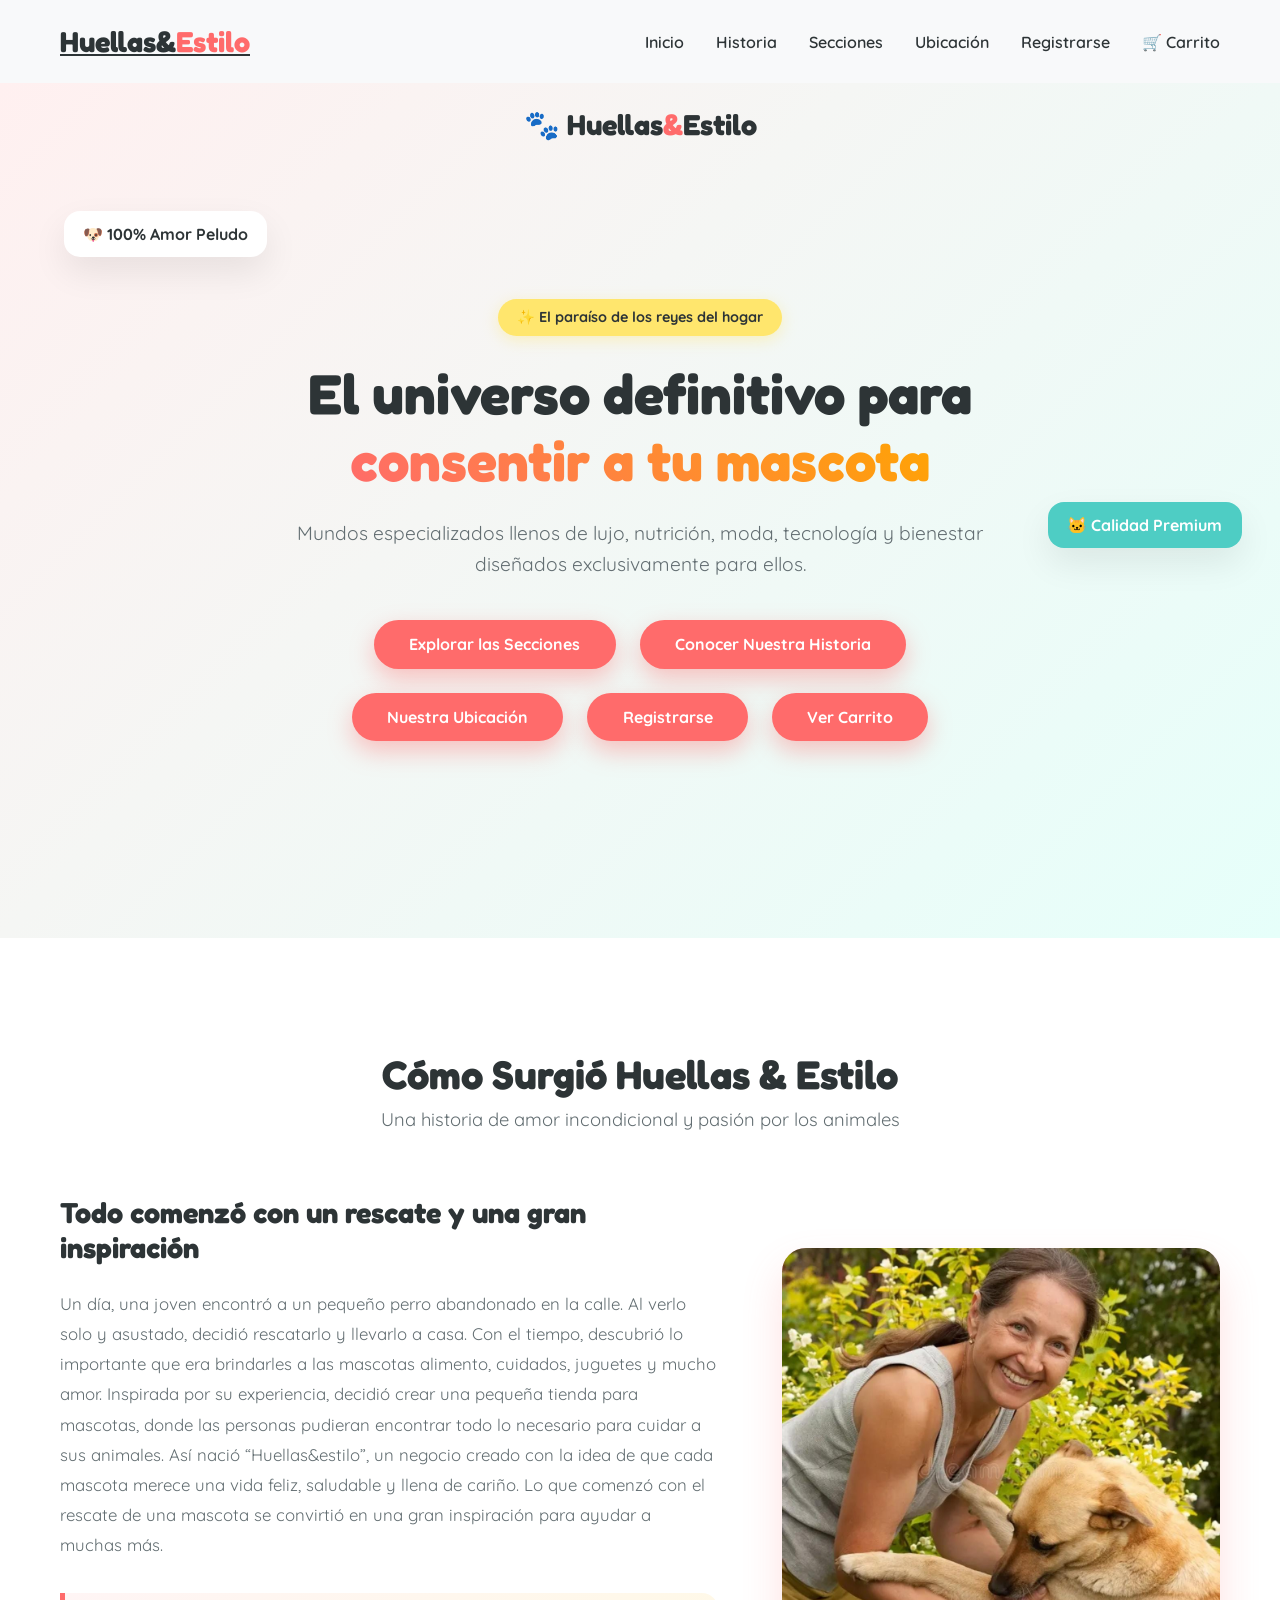
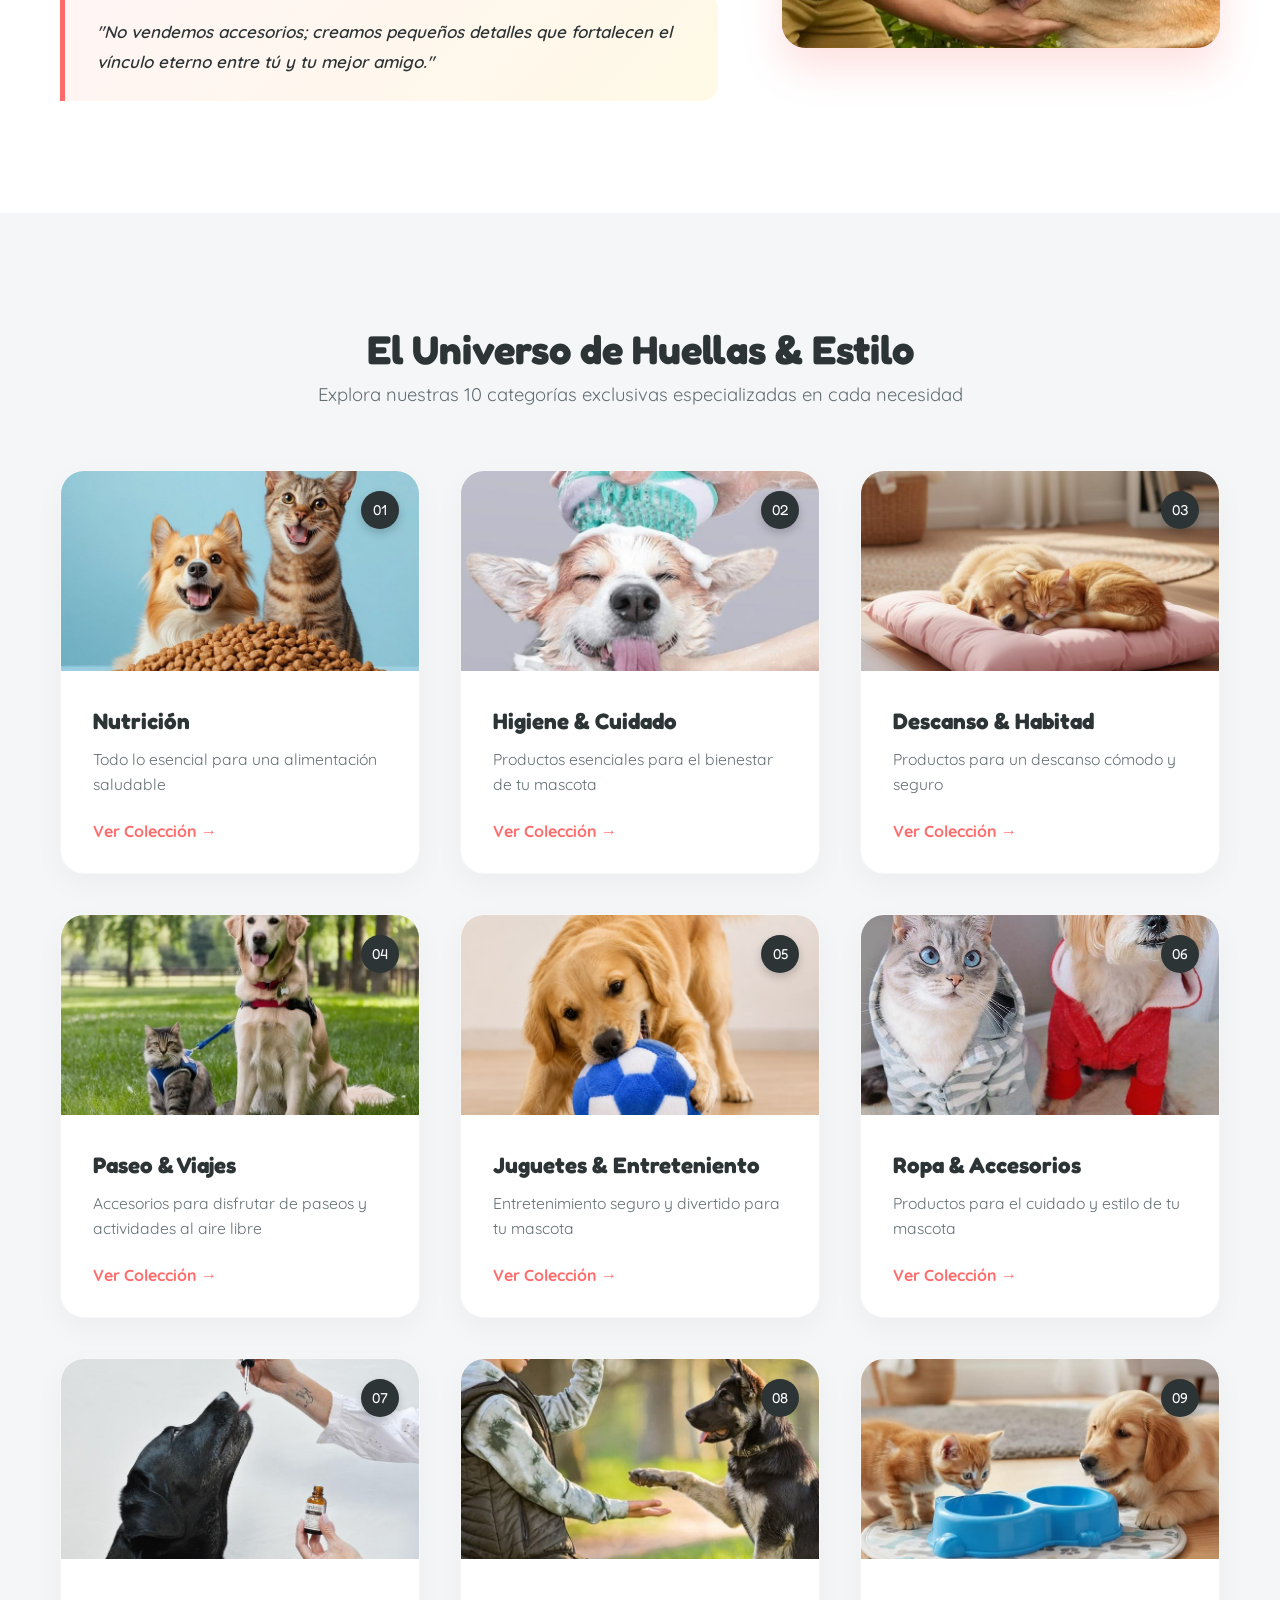
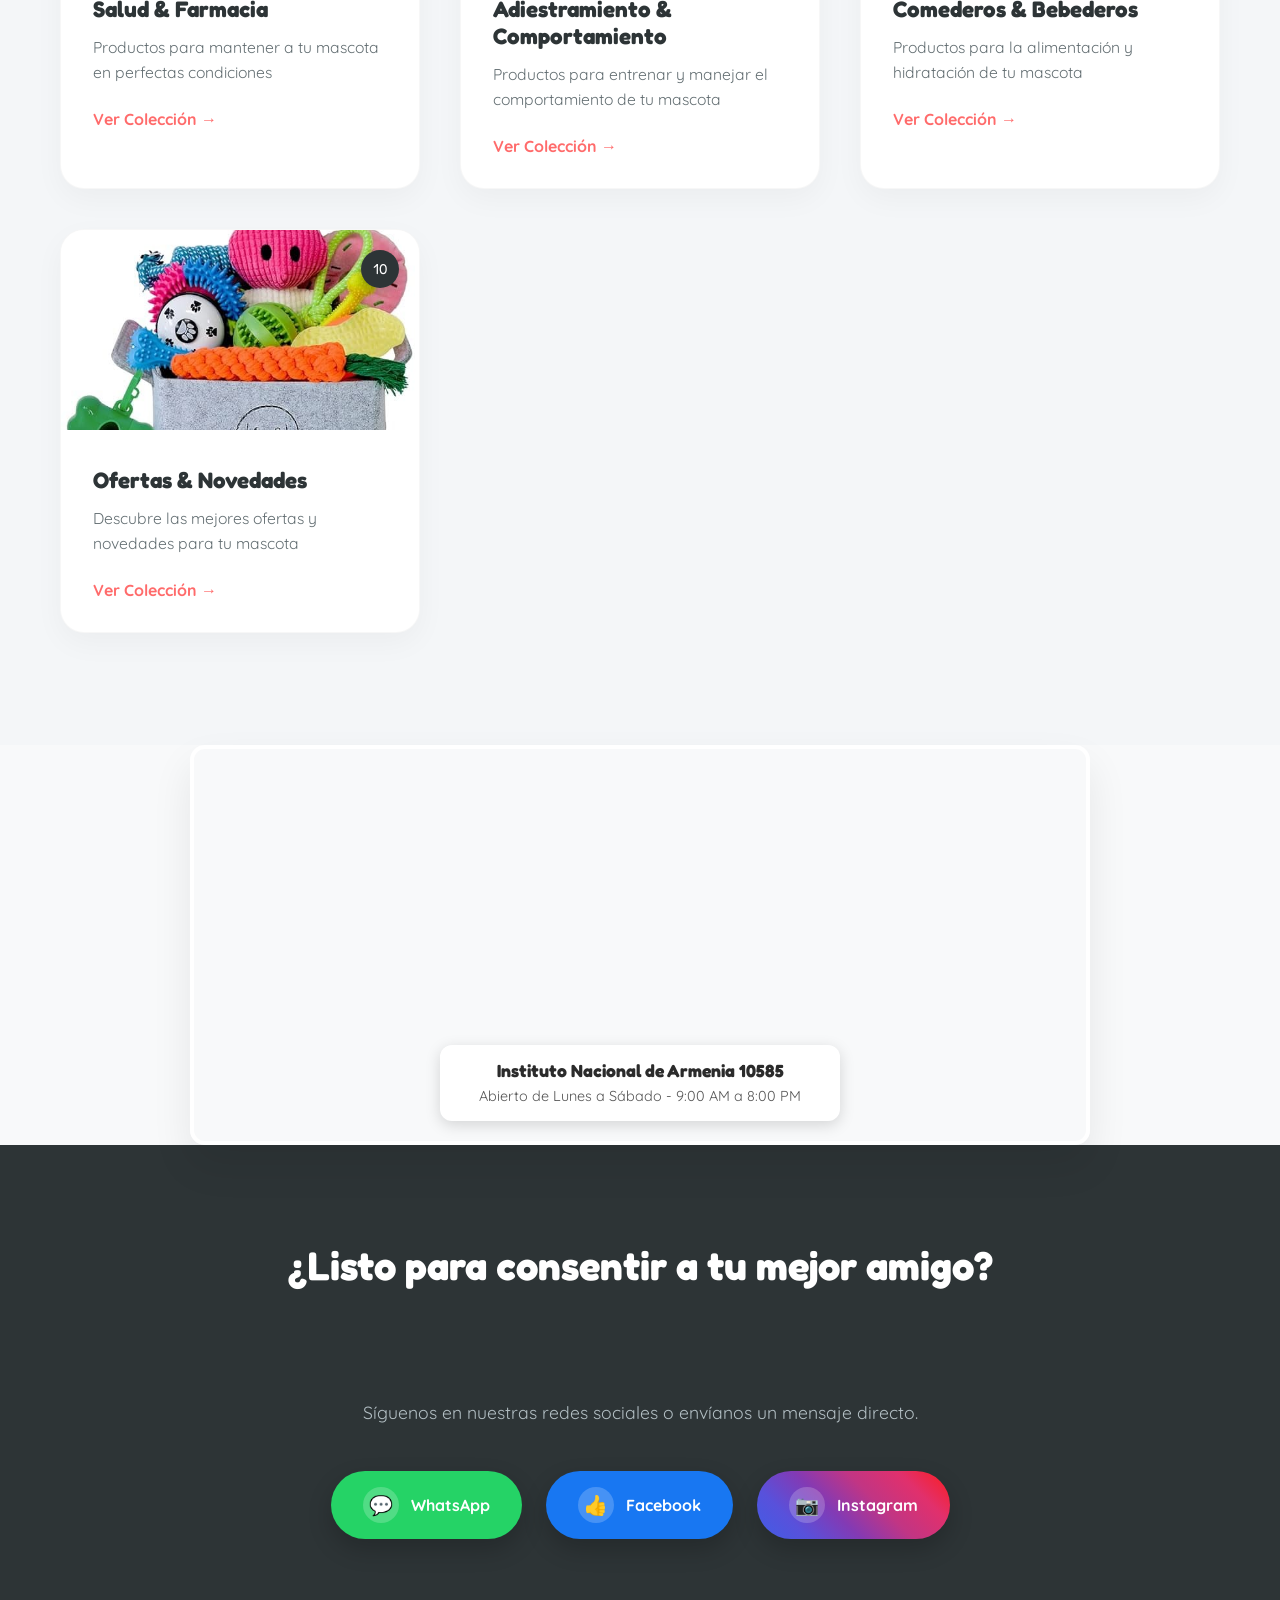
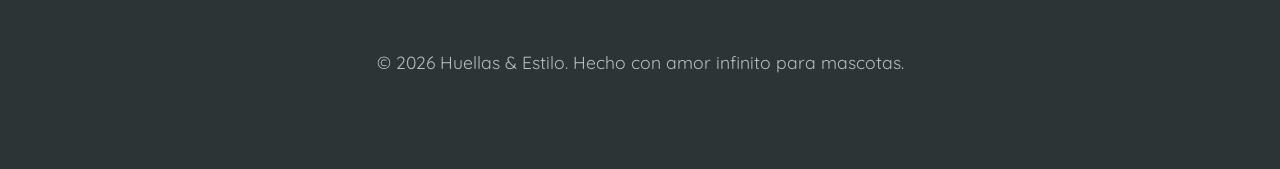
==== commit 2079a94f: "agregar nuevos cambios" ====
--- a/index.html
+++ b/index.html
@@ -108,7 +108,7 @@
 </div>
                 <!-- 2. Nutrición Gourmet -->
 <div class="universe-card">
-    <div class="card-badge">01</div>
+    <div class="card-badge">02</div>
     
     <!-- Aquí agregamos la imagen -->
     <img src="higiene.jpg" alt="Productos de higiene para mascotas" style="width: 100%; height: 200px; object-fit: cover; border-radius: 8px 8px 0 0;">
@@ -122,7 +122,7 @@
 
                 <!-- 3. Descanso y Confort -->
 <div class="universe-card">
-    <div class="card-badge">01</div>
+    <div class="card-badge">03</div>
     
     <!-- Aquí agregamos la imagen -->
     <img src="descanso.jpg" alt="Productos de descanso y confort para mascotas" style="width: 100%; height: 200px; object-fit: cover; border-radius: 8px 8px 0 0;">
@@ -136,7 +136,7 @@
 
                 <!-- 4. Juguetes Interactivos -->
 <div class="universe-card">
-    <div class="card-badge">01</div>
+    <div class="card-badge">04</div>
     
     <!-- Aquí agregamos la imagen -->
     <img src="paseo.jpg" alt="Productos de paseo y aventura para mascotas" style="width: 100%; height: 200px; object-fit: cover; border-radius: 8px 8px 0 0;">
@@ -150,7 +150,7 @@
 
                 <!-- 5. Paseo y Aventura -->
 <div class="universe-card">
-    <div class="card-badge">01</div>
+    <div class="card-badge">05</div>
     
     <!-- Aquí agregamos la imagen -->
     <img src="jugar.jpg" alt="Productos de juguetes para mascotas" style="width: 100%; height: 200px; object-fit: cover; border-radius: 8px 8px 0 0;">
@@ -164,7 +164,7 @@
 
                 <!-- 6. Spa e Higiene Natural -->
 <div class="universe-card">
-    <div class="card-badge">01</div>
+    <div class="card-badge">06</div>
     
     <!-- Aquí agregamos la imagen -->
     <img src="ropa.jpg" alt="Productos de higiene y cuidado para mascotas" style="width: 100%; height: 200px; object-fit: cover; border-radius: 8px 8px 0 0;">
@@ -178,7 +178,7 @@
 
                 <!-- 7. Tecnología y Seguridad -->
 <div class="universe-card">
-    <div class="card-badge">01</div>
+    <div class="card-badge">07</div>
     
     <!-- Aquí agregamos la imagen -->
     <img src="salud.jpg" alt="Productos de salud y bienestar para mascotas" style="width: 100%; height: 200px; object-fit: cover; border-radius: 8px 8px 0 0;">
@@ -192,7 +192,7 @@
 
                 <!-- 8. Celebraciones y Fiestas -->
 <div class="universe-card">
-    <div class="card-badge">01</div>
+    <div class="card-badge">08</div>
     
     <!-- Aquí agregamos la imagen -->
     <img src="comportamiento.jpg" alt="Productos de comportamiento para mascotas" style="width: 100%; height: 200px; object-fit: cover; border-radius: 8px 8px 0 0;">
@@ -206,7 +206,7 @@
 
                 <!-- 9. Bienestar Holístico -->
 <div class="universe-card">
-    <div class="card-badge">01</div>
+    <div class="card-badge">09</div>
     
     <!-- Aquí agregamos la imagen -->
     <img src="comederos.jpg" alt="Productos de nutrición para mascotas" style="width: 100%; height: 200px; object-fit: cover; border-radius: 8px 8px 0 0;">
@@ -220,15 +220,15 @@
 
                 <!-- 10. Colección Senior & Especial -->
 <div class="universe-card">
-    <div class="card-badge">01</div>
-    
-    <!-- Aquí agregamos la imagen -->
-    <img src="ofertas.jpg".jpg" alt="Productos de nutrición para mascotas" style="width: 100%; height: 200px; object-fit: cover; border-radius: 8px 8px 0 0;">
+    <div class="card-badge">10</div>
+    
+    <!-- Aquí agregamos la imagen -->
+    <img src="ofertas.jpg" alt="Ofertas y novedades para tu mascota" style="width: 100%; height: 200px; object-fit: cover; border-radius: 8px 8px 0 0;">
     
     <div class="card-content">
         <h3>Ofertas & Novedades</h3>
         <p>Descubre las mejores ofertas y novedades para tu mascota</p>
-        <a href="productos/seccion1.html" class="card-link">Ver Colección →</a>
+        <a href="productos/seccion10.html" class="card-link">Ver Colección →</a>
     </div>
 </div>
             </div>
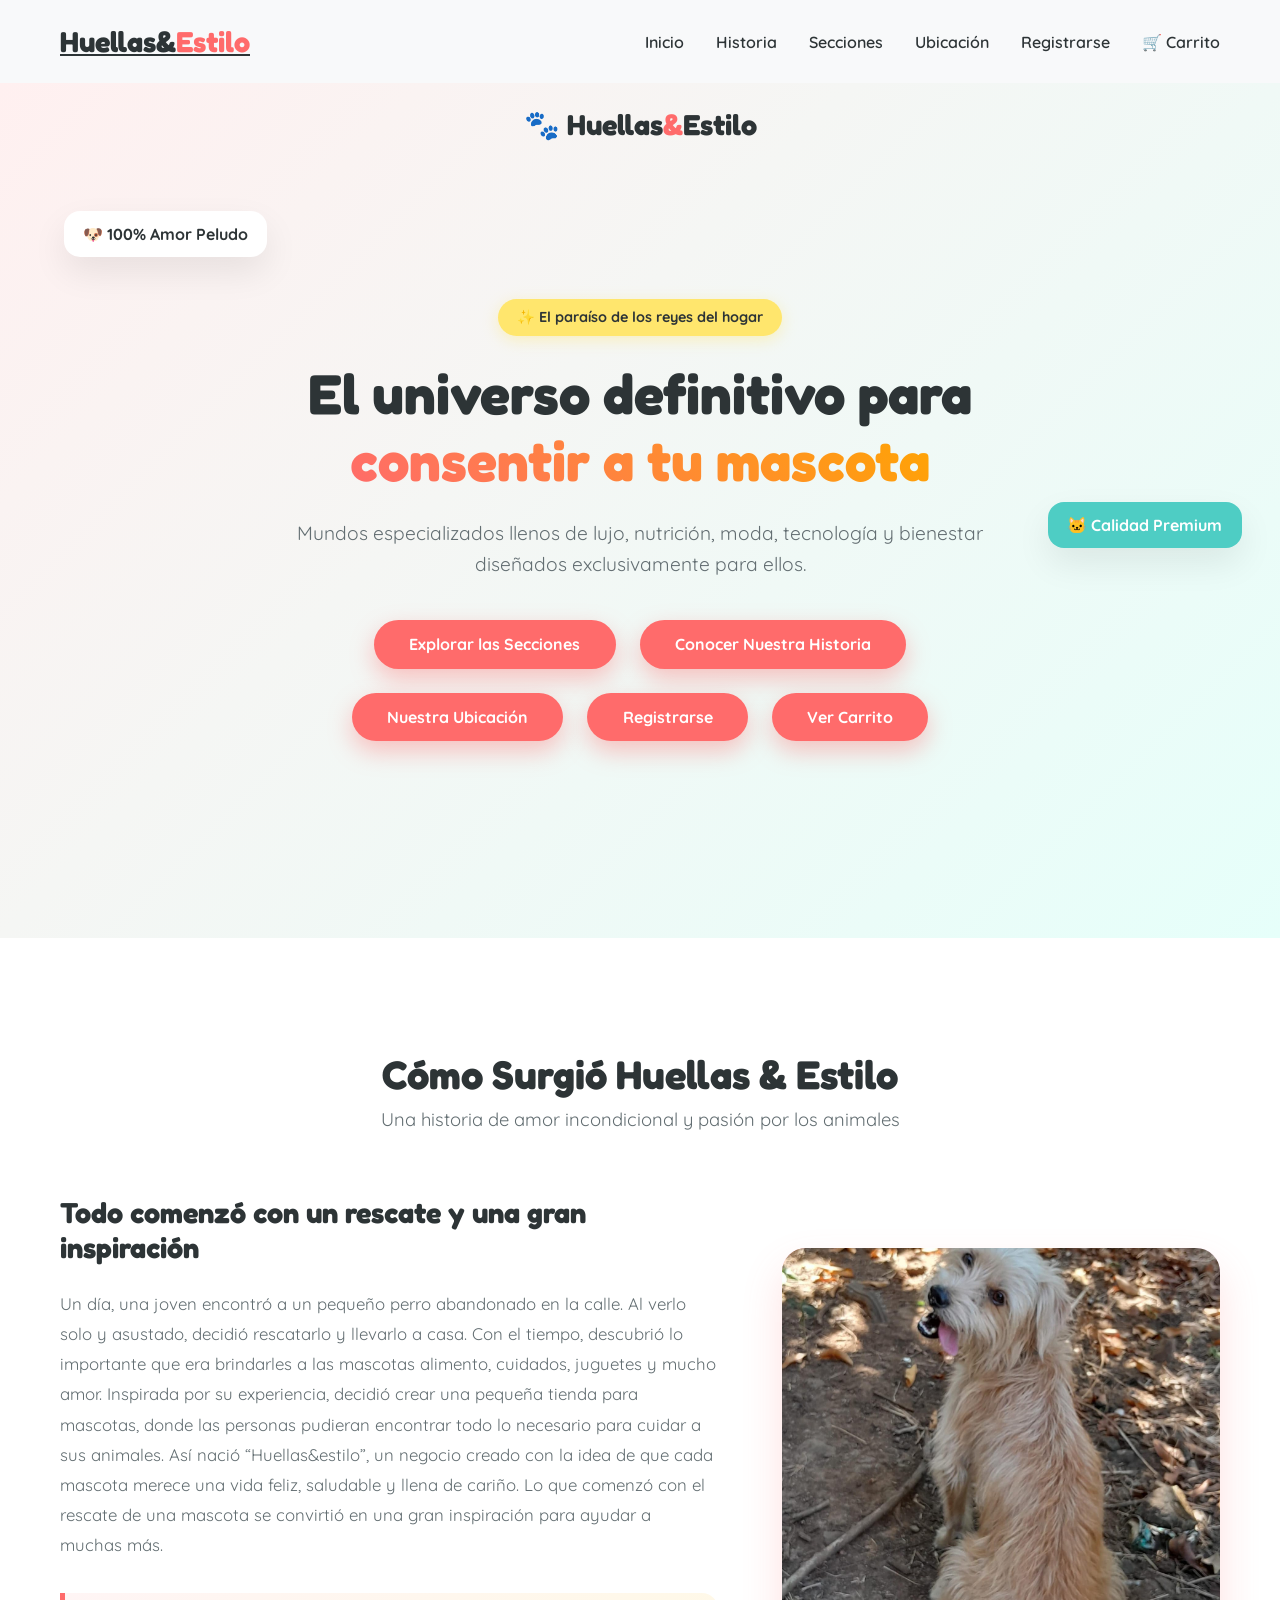
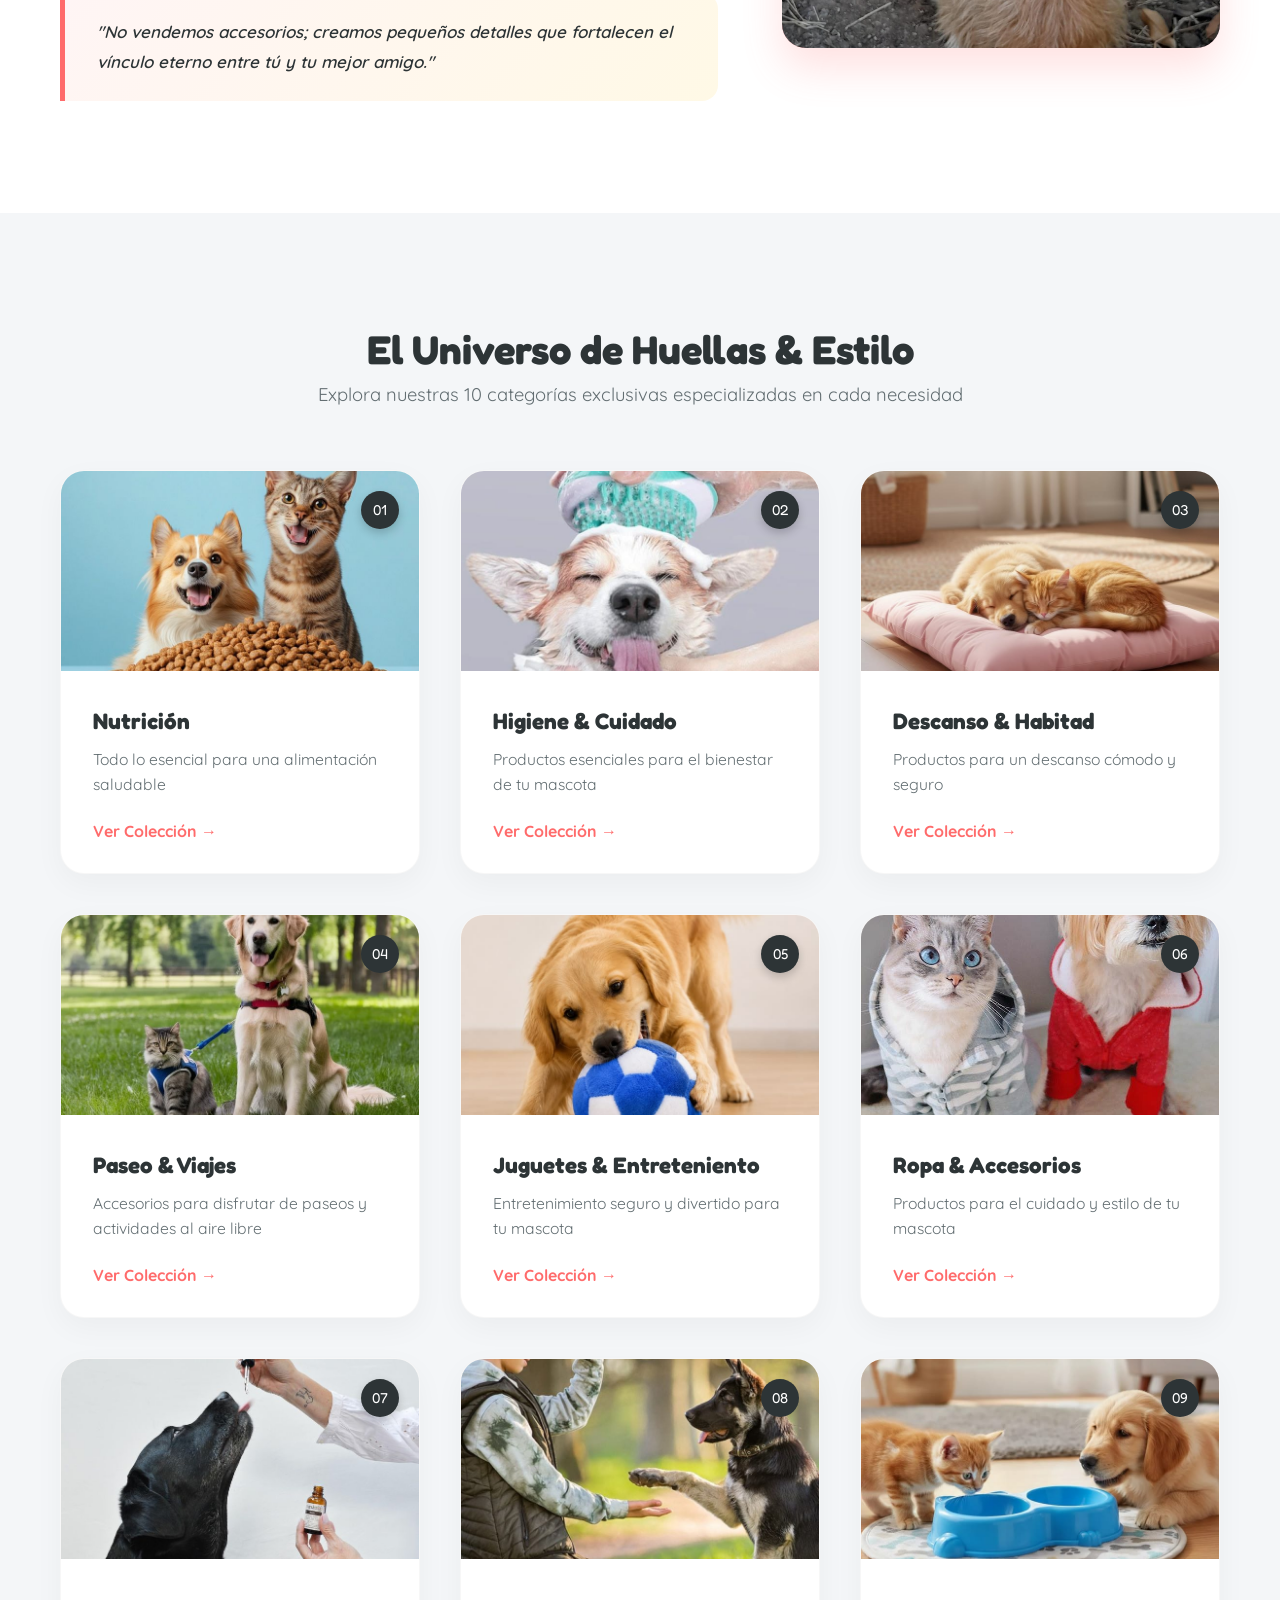
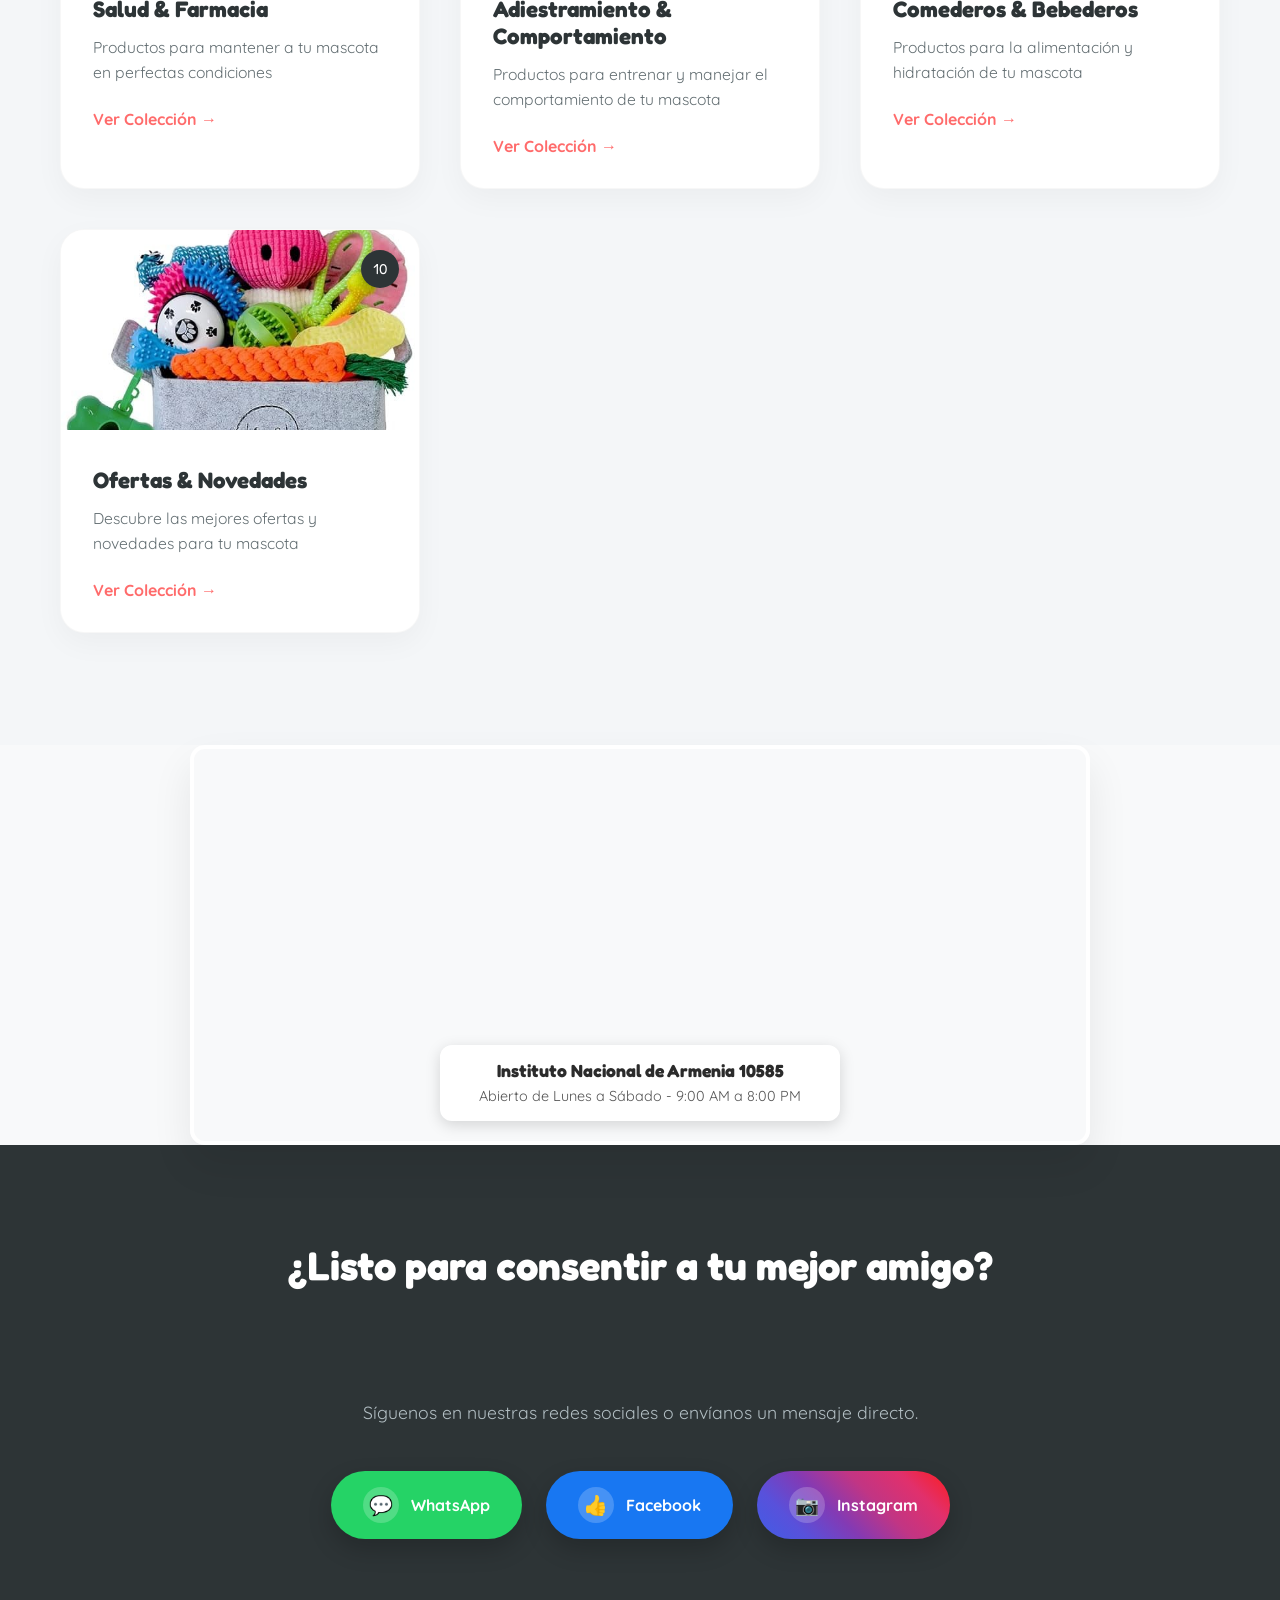
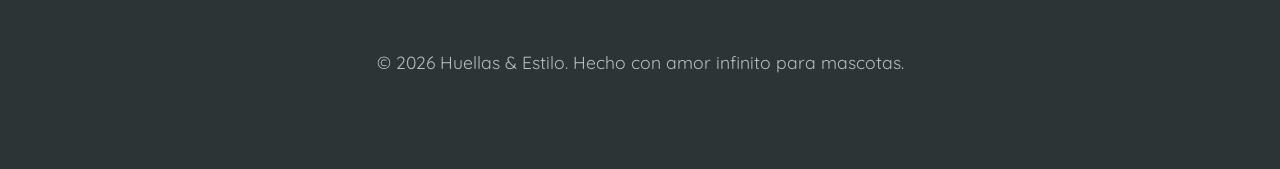
==== commit 9c969d46: "agregar nuevos cambios" ====
--- a/index.html
+++ b/index.html
@@ -79,7 +79,7 @@
                 </div>
                 <div class="story-image-container">
                     <!-- Aquí agregamos la imagen real reemplazando el placeholder -->
-                    <img src="señora.jpg" alt="Perrito rescatado que inspiró la tienda" style="width: 100%; height: auto; border-radius: 12px; box-shadow: 0 4px 15px rgba(0,0,0,0.1); object-fit: cover;">
+                    <img src="coco.jpg" alt="Perrito rescatado que inspiró la tienda" style="width: 100%; height: auto; border-radius: 12px; box-shadow: 0 4px 15px rgba(0,0,0,0.1); object-fit: cover;">
                 </div>
             </div>
         </div>
